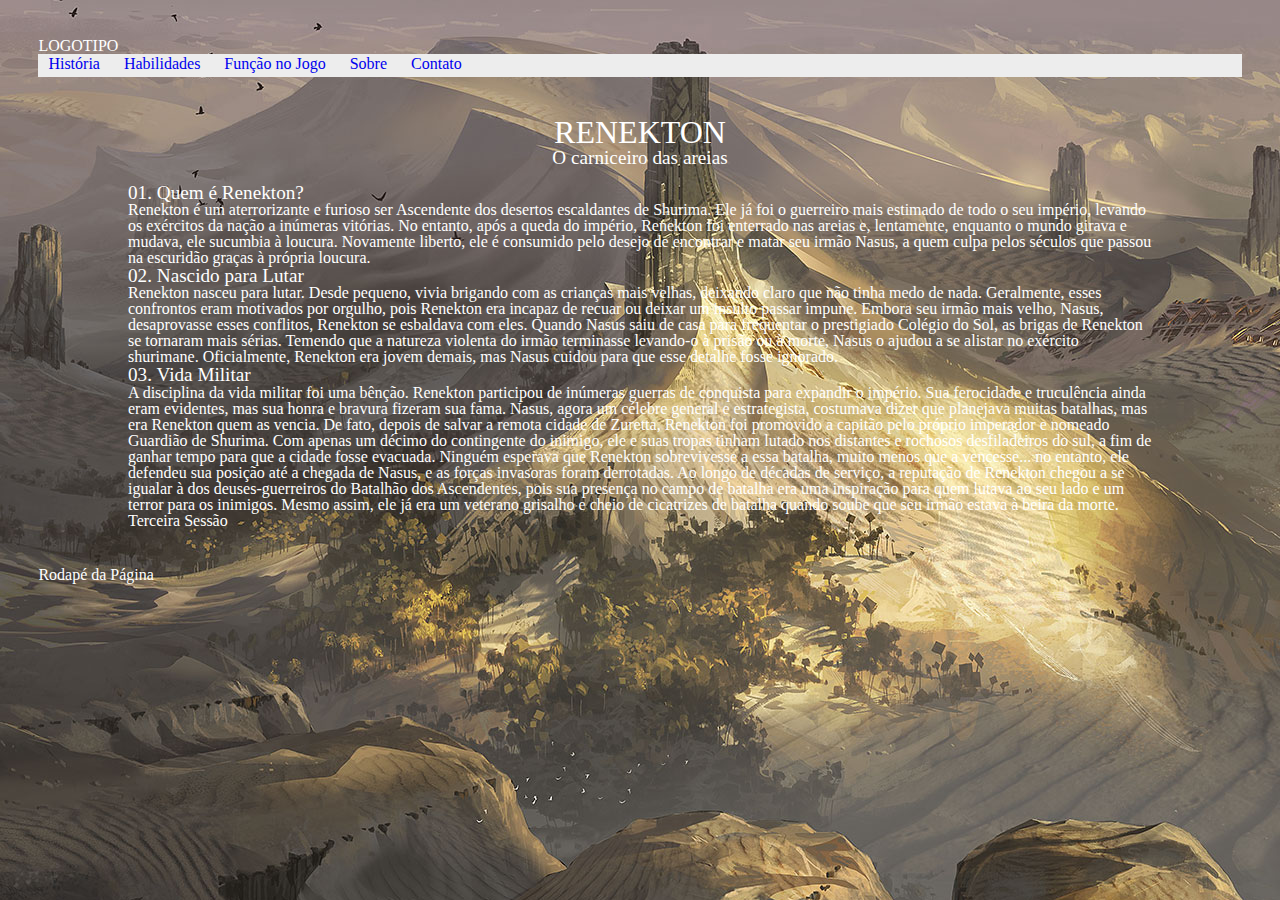
==== index.html @ c8dd995a "Add files via upload" ====
<!DOCTYPE html>
<html lang="pt-br">
<head>
    <meta charset="UTF-8">
    <meta name="viewport" content="width=device-width, initial-scale=1.0">
    <title>Renekton (O carniceiro das areias)</title>
    <link rel="stylesheet" href="css/reset.css">
    <link rel="stylesheet" href="css/index.css">
    <style>
        h2{
           text-align: center; 
           font-size: larger;
        }
    </style>
</head>
<body>
    <header class="cabecalho">
        <div class="logo">
            <p>LOGOTIPO</p>  
        </div>
        <nav id="menu">
           <ul>
            <li><a href="#">História</a></li>
            <li><a href="#">Habilidades</a></li>
            <li><a href="#">Função no Jogo</a></li>
            <li><a href="#">Sobre</a></li>
            <li><a href="#">Contato</a></li>
           </ul>
        </nav>
    </header>
    <main>
        <h1>
            RENEKTON
        </h1>
        <h2>
            O carniceiro das areias
        </h2>
            <img src="" alt="">
        
        <section style="font-size: larger">01. Quem é Renekton?</section>
        
        <p>
            Renekton é um aterrorizante e furioso ser Ascendente dos desertos escaldantes de Shurima. Ele já foi o guerreiro mais estimado de todo o seu império, levando os exércitos da nação a inúmeras vitórias. No entanto, após a queda do império, Renekton foi enterrado nas areias e, lentamente, enquanto o mundo girava e mudava, ele sucumbia à loucura. Novamente liberto, ele é consumido pelo desejo de encontrar e matar seu irmão Nasus, a quem culpa pelos séculos que passou na escuridão graças à própria loucura.
        </p>
        
        <section style="font-size: larger">02. Nascido para Lutar</section>

        <p>
            Renekton nasceu para lutar. Desde pequeno, vivia brigando com as crianças mais velhas, deixando claro que não tinha medo de nada. Geralmente, esses confrontos eram motivados por orgulho, pois Renekton era incapaz de recuar ou deixar um insulto passar impune. Embora seu irmão mais velho, Nasus, desaprovasse esses conflitos, Renekton se esbaldava com eles.

            Quando Nasus saiu de casa para frequentar o prestigiado Colégio do Sol, as brigas de Renekton se tornaram mais sérias. Temendo que a natureza violenta do irmão terminasse levando-o à prisão ou à morte, Nasus o ajudou a se alistar no exército shurimane. Oficialmente, Renekton era jovem demais, mas Nasus cuidou para que esse detalhe fosse ignorado.
        </p>
        <section style="font-size: larger"> 03. Vida Militar</section>
        <p>
            A disciplina da vida militar foi uma bênção. Renekton participou de inúmeras guerras de conquista para expandir o império. Sua ferocidade e truculência ainda eram evidentes, mas sua honra e bravura fizeram sua fama. Nasus, agora um célebre general e estrategista, costumava dizer que planejava muitas batalhas, mas era Renekton quem as vencia.

            De fato, depois de salvar a remota cidade de Zuretta, Renekton foi promovido a capitão pelo próprio imperador e nomeado Guardião de Shurima. Com apenas um décimo do contingente do inimigo, ele e suas tropas tinham lutado nos distantes e rochosos desfiladeiros do sul, a fim de ganhar tempo para que a cidade fosse evacuada. Ninguém esperava que Renekton sobrevivesse a essa batalha, muito menos que a vencesse... no entanto, ele defendeu sua posição até a chegada de Nasus, e as forças invasoras foram derrotadas.

            Ao longo de décadas de serviço, a reputação de Renekton chegou a se igualar à dos deuses-guerreiros do Batalhão dos Ascendentes, pois sua presença no campo de batalha era uma inspiração para quem lutava ao seu lado e um terror para os inimigos. Mesmo assim, ele já era um veterano grisalho e cheio de cicatrizes de batalha quando soube que seu irmão estava à beira da morte.
        </p>
        <section>Terceira Sessão</section>
    </main>
    <footer class="rodape">
        <p>Rodapé da Página</p>
    </footer>

</body>
</html>
---- css/index.css ----
body{
    background-color: rgb(223, 151, 43);
    background-image: url(../img/plano\ de\ fundo\ shurima.jpg);
    background-repeat: no-repeat;
}

header{
    padding: 3%;
}
#menu ul {
    padding: 0px;
    margin: 0px;
    background-color: #EDEDED;
    list-style:none;
}
#menu ul li { display: inline; }

#menu ul li a {
    padding: 2px 10px;
    display: inline-block;
    text-decoration: none;
    border-bottom: 3px solid #EDEDED;
}

main{
    width: 80%;
    margin-left: auto;
    margin-right: auto;
}

footer{
    
    padding: 3%;
}
.cabecalho{
    padding: 3%;
}
.rodape{
    padding: 3%;
}
h1{
    text-align: center;
    font-size: xx-large;
    color: white;
}
h2{
    color: white;
}
p{
    color: white;
}
section{
    color: white;
}
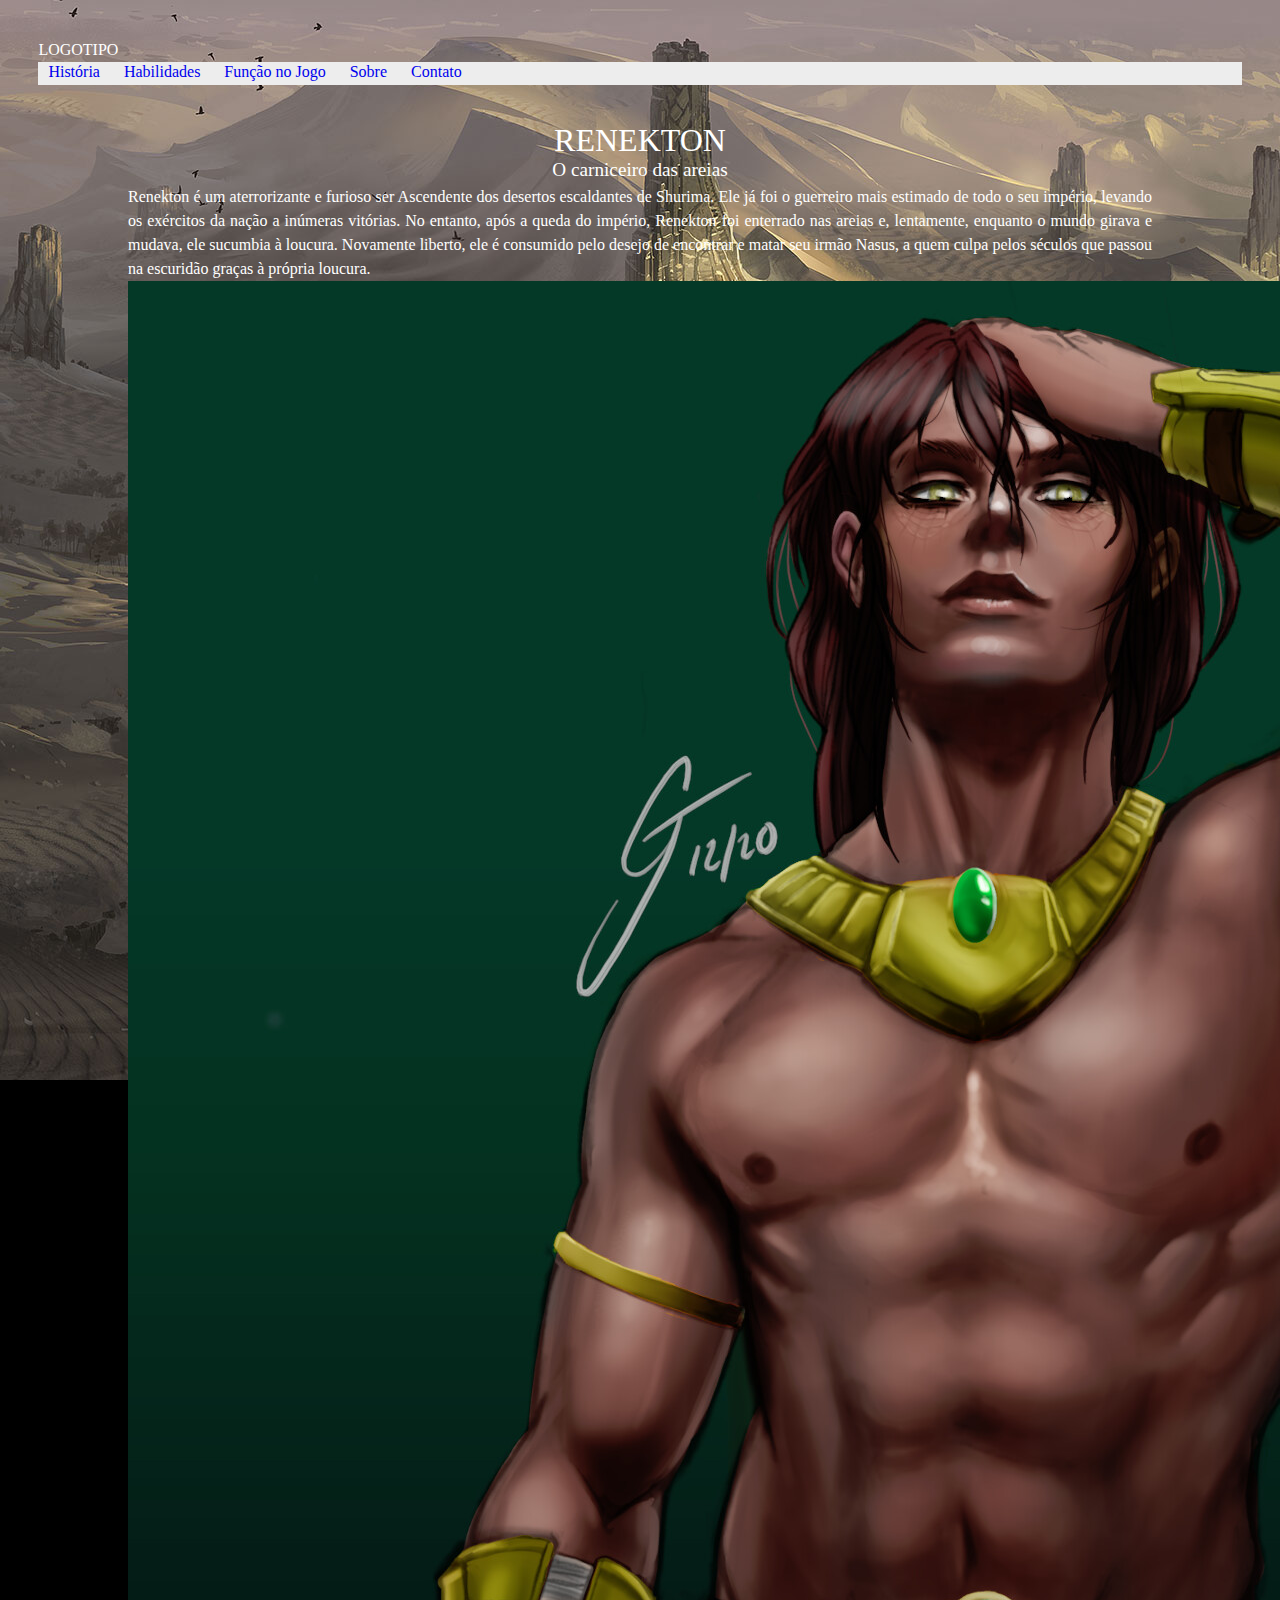
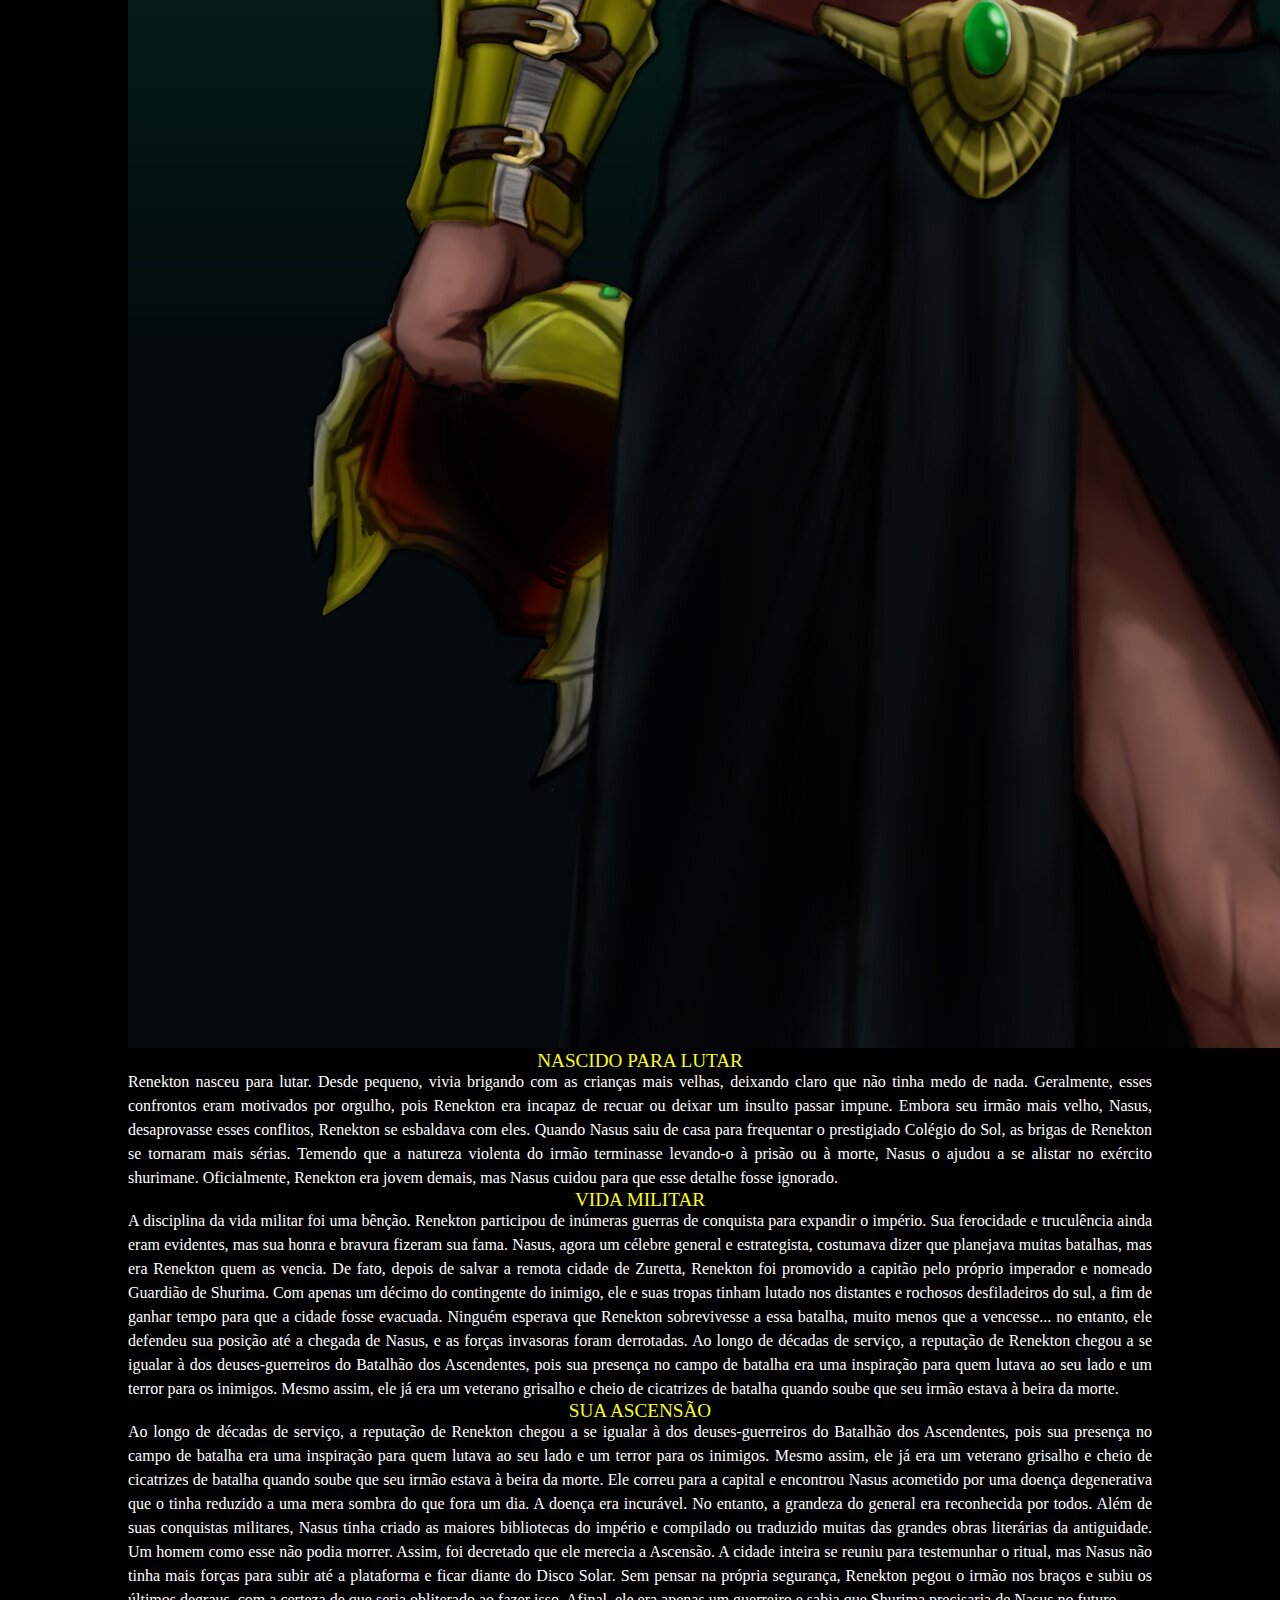
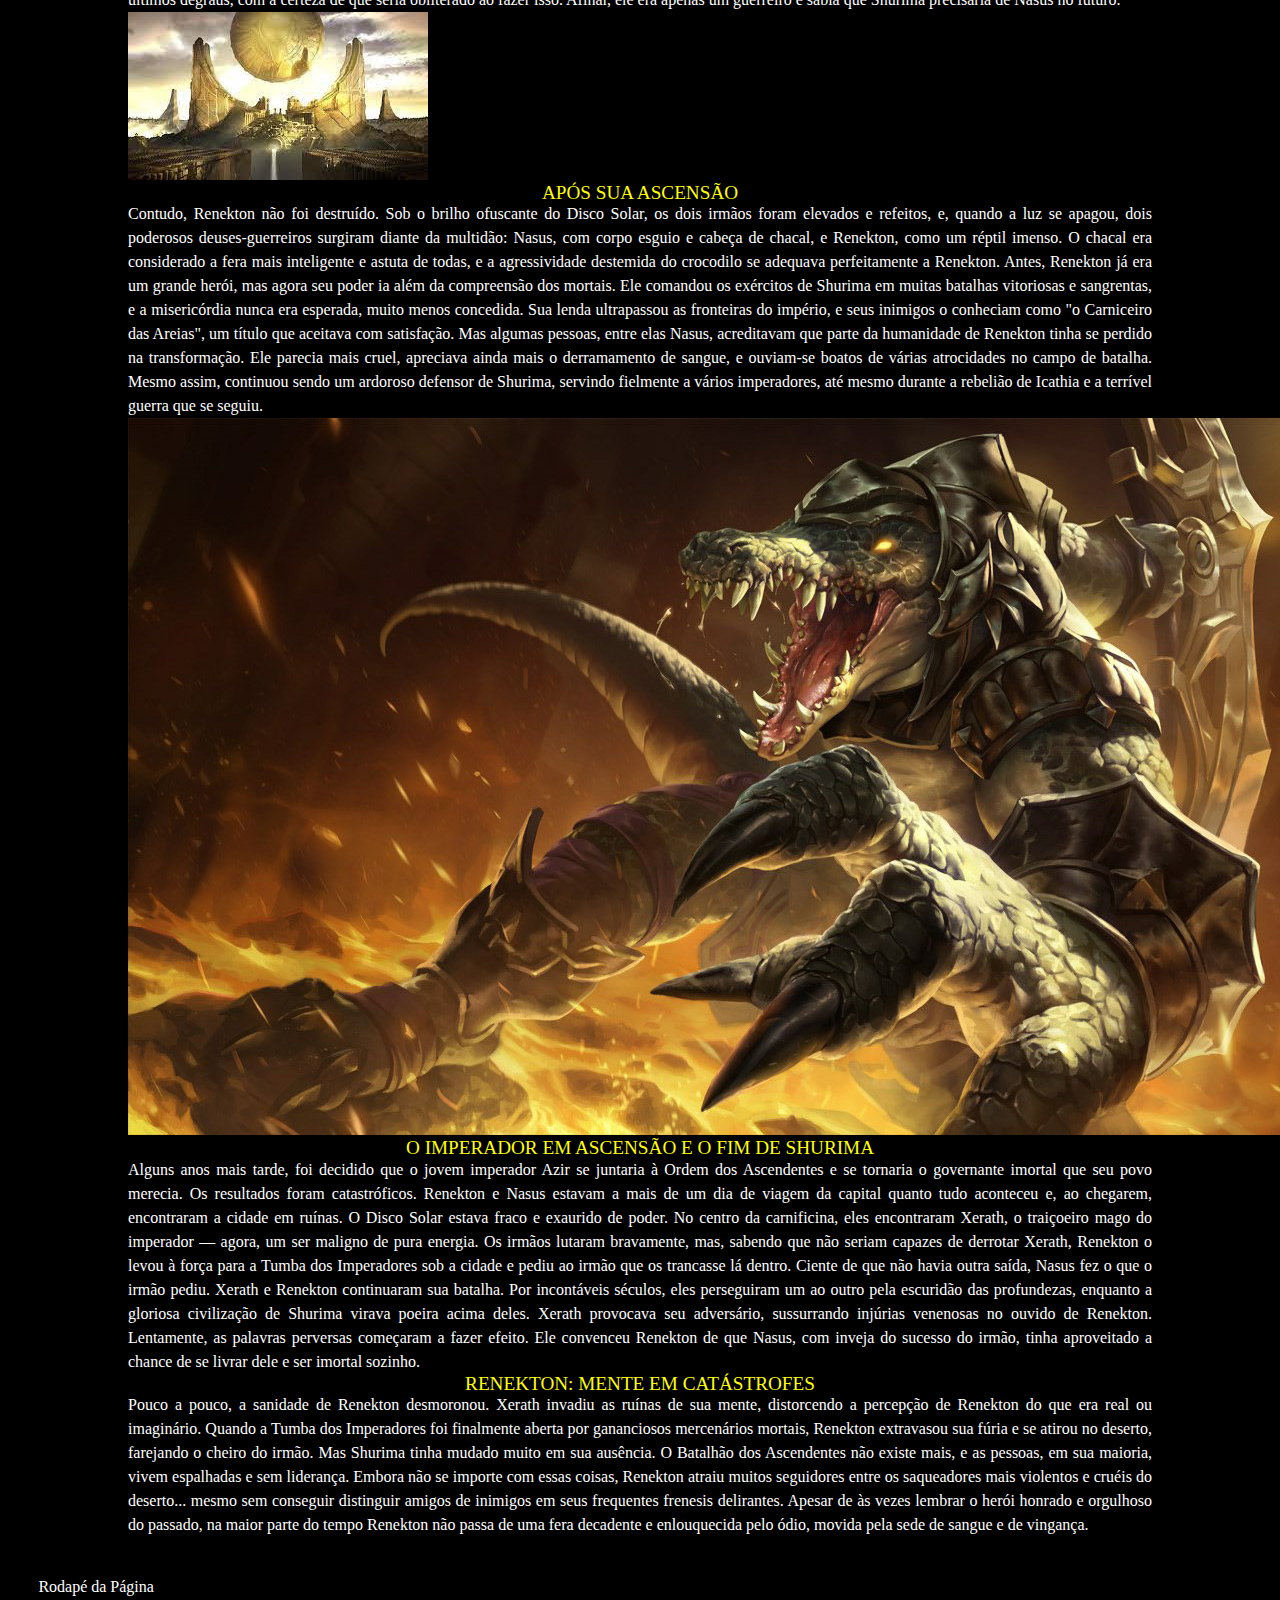
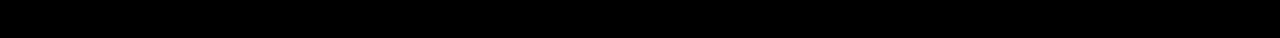
==== commit 60dd5339: "Add files via upload" ====
--- a/index.html
+++ b/index.html
@@ -10,6 +10,11 @@
         h2{
            text-align: center; 
            font-size: larger;
+        }
+        section{
+            font-size: larger; 
+            text-align: center; 
+            color: yellow;
         }
     </style>
 </head>
@@ -29,28 +34,26 @@
         </nav>
     </header>
     <main>
-        <h1>
+        <h1 class="titulos">
             RENEKTON
         </h1>
-        <h2>
+        <h2 class="titulos" style="text-align: center;">
             O carniceiro das areias
         </h2>
-            <img src="" alt="">
-        
-        <section style="font-size: larger">01. Quem é Renekton?</section>
-        
+       
         <p>
             Renekton é um aterrorizante e furioso ser Ascendente dos desertos escaldantes de Shurima. Ele já foi o guerreiro mais estimado de todo o seu império, levando os exércitos da nação a inúmeras vitórias. No entanto, após a queda do império, Renekton foi enterrado nas areias e, lentamente, enquanto o mundo girava e mudava, ele sucumbia à loucura. Novamente liberto, ele é consumido pelo desejo de encontrar e matar seu irmão Nasus, a quem culpa pelos séculos que passou na escuridão graças à própria loucura.
         </p>
+        <img src="img/renekton humano.jpg" alt="">
         
-        <section style="font-size: larger">02. Nascido para Lutar</section>
+        <section>NASCIDO PARA LUTAR</section>
 
         <p>
             Renekton nasceu para lutar. Desde pequeno, vivia brigando com as crianças mais velhas, deixando claro que não tinha medo de nada. Geralmente, esses confrontos eram motivados por orgulho, pois Renekton era incapaz de recuar ou deixar um insulto passar impune. Embora seu irmão mais velho, Nasus, desaprovasse esses conflitos, Renekton se esbaldava com eles.
 
             Quando Nasus saiu de casa para frequentar o prestigiado Colégio do Sol, as brigas de Renekton se tornaram mais sérias. Temendo que a natureza violenta do irmão terminasse levando-o à prisão ou à morte, Nasus o ajudou a se alistar no exército shurimane. Oficialmente, Renekton era jovem demais, mas Nasus cuidou para que esse detalhe fosse ignorado.
         </p>
-        <section style="font-size: larger"> 03. Vida Militar</section>
+        <section style="font-size: larger">VIDA MILITAR</section>
         <p>
             A disciplina da vida militar foi uma bênção. Renekton participou de inúmeras guerras de conquista para expandir o império. Sua ferocidade e truculência ainda eram evidentes, mas sua honra e bravura fizeram sua fama. Nasus, agora um célebre general e estrategista, costumava dizer que planejava muitas batalhas, mas era Renekton quem as vencia.
 
@@ -58,7 +61,59 @@
 
             Ao longo de décadas de serviço, a reputação de Renekton chegou a se igualar à dos deuses-guerreiros do Batalhão dos Ascendentes, pois sua presença no campo de batalha era uma inspiração para quem lutava ao seu lado e um terror para os inimigos. Mesmo assim, ele já era um veterano grisalho e cheio de cicatrizes de batalha quando soube que seu irmão estava à beira da morte.
         </p>
-        <section>Terceira Sessão</section>
+        <section>SUA ASCENSÃO</section>
+        <P>
+            Ao longo de décadas de serviço, a reputação de Renekton chegou a se igualar à dos deuses-guerreiros do Batalhão dos Ascendentes, pois sua presença no campo de batalha era uma inspiração para quem lutava ao seu lado e um terror para os inimigos. Mesmo assim, ele já era um veterano grisalho e cheio de cicatrizes de batalha quando soube que seu irmão estava à beira da morte.
+
+            Ele correu para a capital e encontrou Nasus acometido por uma doença degenerativa que o tinha reduzido a uma mera sombra do que fora um dia. A doença era incurável.
+
+            No entanto, a grandeza do general era reconhecida por todos. Além de suas conquistas militares, Nasus tinha criado as maiores bibliotecas do império e compilado ou traduzido muitas das grandes obras literárias da antiguidade. Um homem como esse não podia morrer. Assim, foi decretado que ele merecia a Ascensão.
+
+            A cidade inteira se reuniu para testemunhar o ritual, mas Nasus não tinha mais forças para subir até a plataforma e ficar diante do Disco Solar. Sem pensar na própria segurança, Renekton pegou o irmão nos braços e subiu os últimos degraus, com a certeza de que seria obliterado ao fazer isso. Afinal, ele era apenas um guerreiro e sabia que Shurima precisaria de Nasus no futuro.
+        </P>
+        <img src="img/disco solar de ascensão.jpg" alt="">
+
+        <section>APÓS SUA ASCENSÃO</section>
+        <P>
+            Contudo, Renekton não foi destruído. Sob o brilho ofuscante do Disco Solar, os dois irmãos foram elevados e refeitos, e, quando a luz se apagou, dois poderosos deuses-guerreiros surgiram diante da multidão: Nasus, com corpo esguio e cabeça de chacal, e Renekton, como um réptil imenso. O chacal era considerado a fera mais inteligente e astuta de todas, e a agressividade destemida do crocodilo se adequava perfeitamente a Renekton.
+
+            Antes, Renekton já era um grande herói, mas agora seu poder ia além da compreensão dos mortais. Ele comandou os exércitos de Shurima em muitas batalhas vitoriosas e sangrentas, e a misericórdia nunca era esperada, muito menos concedida. Sua lenda ultrapassou as fronteiras do império, e seus inimigos o conheciam como "o Carniceiro das Areias", um título que aceitava com satisfação.
+
+            Mas algumas pessoas, entre elas Nasus, acreditavam que parte da humanidade de Renekton tinha se perdido na transformação. Ele parecia mais cruel, apreciava ainda mais o derramamento de sangue, e ouviam-se boatos de várias atrocidades no campo de batalha. Mesmo assim, continuou sendo um ardoroso defensor de Shurima, servindo fielmente a vários imperadores, até mesmo durante a rebelião de Icathia e a terrível guerra que se seguiu. 
+        </P>
+        <img src="img/Renekton.jpg" alt="">
+
+        <section>O IMPERADOR EM ASCENSÃO E O FIM DE SHURIMA</section>
+        <p>
+            Alguns anos mais tarde, foi decidido que o jovem imperador Azir se juntaria à Ordem dos Ascendentes e se tornaria o governante imortal que seu povo merecia.
+
+            Os resultados foram catastróficos.
+
+            Renekton e Nasus estavam a mais de um dia de viagem da capital quanto tudo aconteceu e, ao chegarem, encontraram a cidade em ruínas. O Disco Solar estava fraco e exaurido de poder. No centro da carnificina, eles encontraram Xerath, o traiçoeiro mago do imperador — agora, um ser maligno de pura energia.
+
+            Os irmãos lutaram bravamente, mas, sabendo que não seriam capazes de derrotar Xerath, Renekton o levou à força para a Tumba dos Imperadores sob a cidade e pediu ao irmão que os trancasse lá dentro. Ciente de que não havia outra saída, Nasus fez o que o irmão pediu.
+
+            Xerath e Renekton continuaram sua batalha. Por incontáveis séculos, eles perseguiram um ao outro pela escuridão das profundezas, enquanto a gloriosa civilização de Shurima virava poeira acima deles. Xerath provocava seu adversário, sussurrando injúrias venenosas no ouvido de Renekton. Lentamente, as palavras perversas começaram a fazer efeito. Ele convenceu Renekton de que Nasus, com inveja do sucesso do irmão, tinha aproveitado a chance de se livrar dele e ser imortal sozinho.
+        </p>
+
+        <section>RENEKTON: MENTE EM CATÁSTROFES</section>
+        <P>
+            Pouco a pouco, a sanidade de Renekton desmoronou. Xerath invadiu as ruínas de sua mente, distorcendo a percepção de Renekton do que era real ou imaginário. Quando a Tumba dos Imperadores foi finalmente aberta por gananciosos mercenários mortais, Renekton extravasou sua fúria e se atirou no deserto, farejando o cheiro do irmão.
+
+            Mas Shurima tinha mudado muito em sua ausência. O Batalhão dos Ascendentes não existe mais, e as pessoas, em sua maioria, vivem espalhadas e sem liderança. Embora não se importe com essas coisas, Renekton atraiu muitos seguidores entre os saqueadores mais violentos e cruéis do deserto... mesmo sem conseguir distinguir amigos de inimigos em seus frequentes frenesis delirantes.
+
+            Apesar de às vezes lembrar o herói honrado e orgulhoso do passado, na maior parte do tempo Renekton não passa de uma fera decadente e enlouquecida pelo ódio, movida pela sede de sangue e de vingança.
+        </P>
+
+
+
+
+
+
+
+
+
+
     </main>
     <footer class="rodape">
         <p>Rodapé da Página</p>
--- a/css/index.css
+++ b/css/index.css
@@ -1,5 +1,5 @@
 body{
-    background-color: rgb(223, 151, 43);
+    background-color: rgb(0, 0, 0);
     background-image: url(../img/plano\ de\ fundo\ shurima.jpg);
     background-repeat: no-repeat;
 }
@@ -45,10 +45,11 @@
 }
 h2{
     color: white;
+    line-height: 1.5;
 }
 p{
     color: white;
-}
-section{
-    color: white;
+    line-height: 1.5;
+    text-align: justify;
+    
 }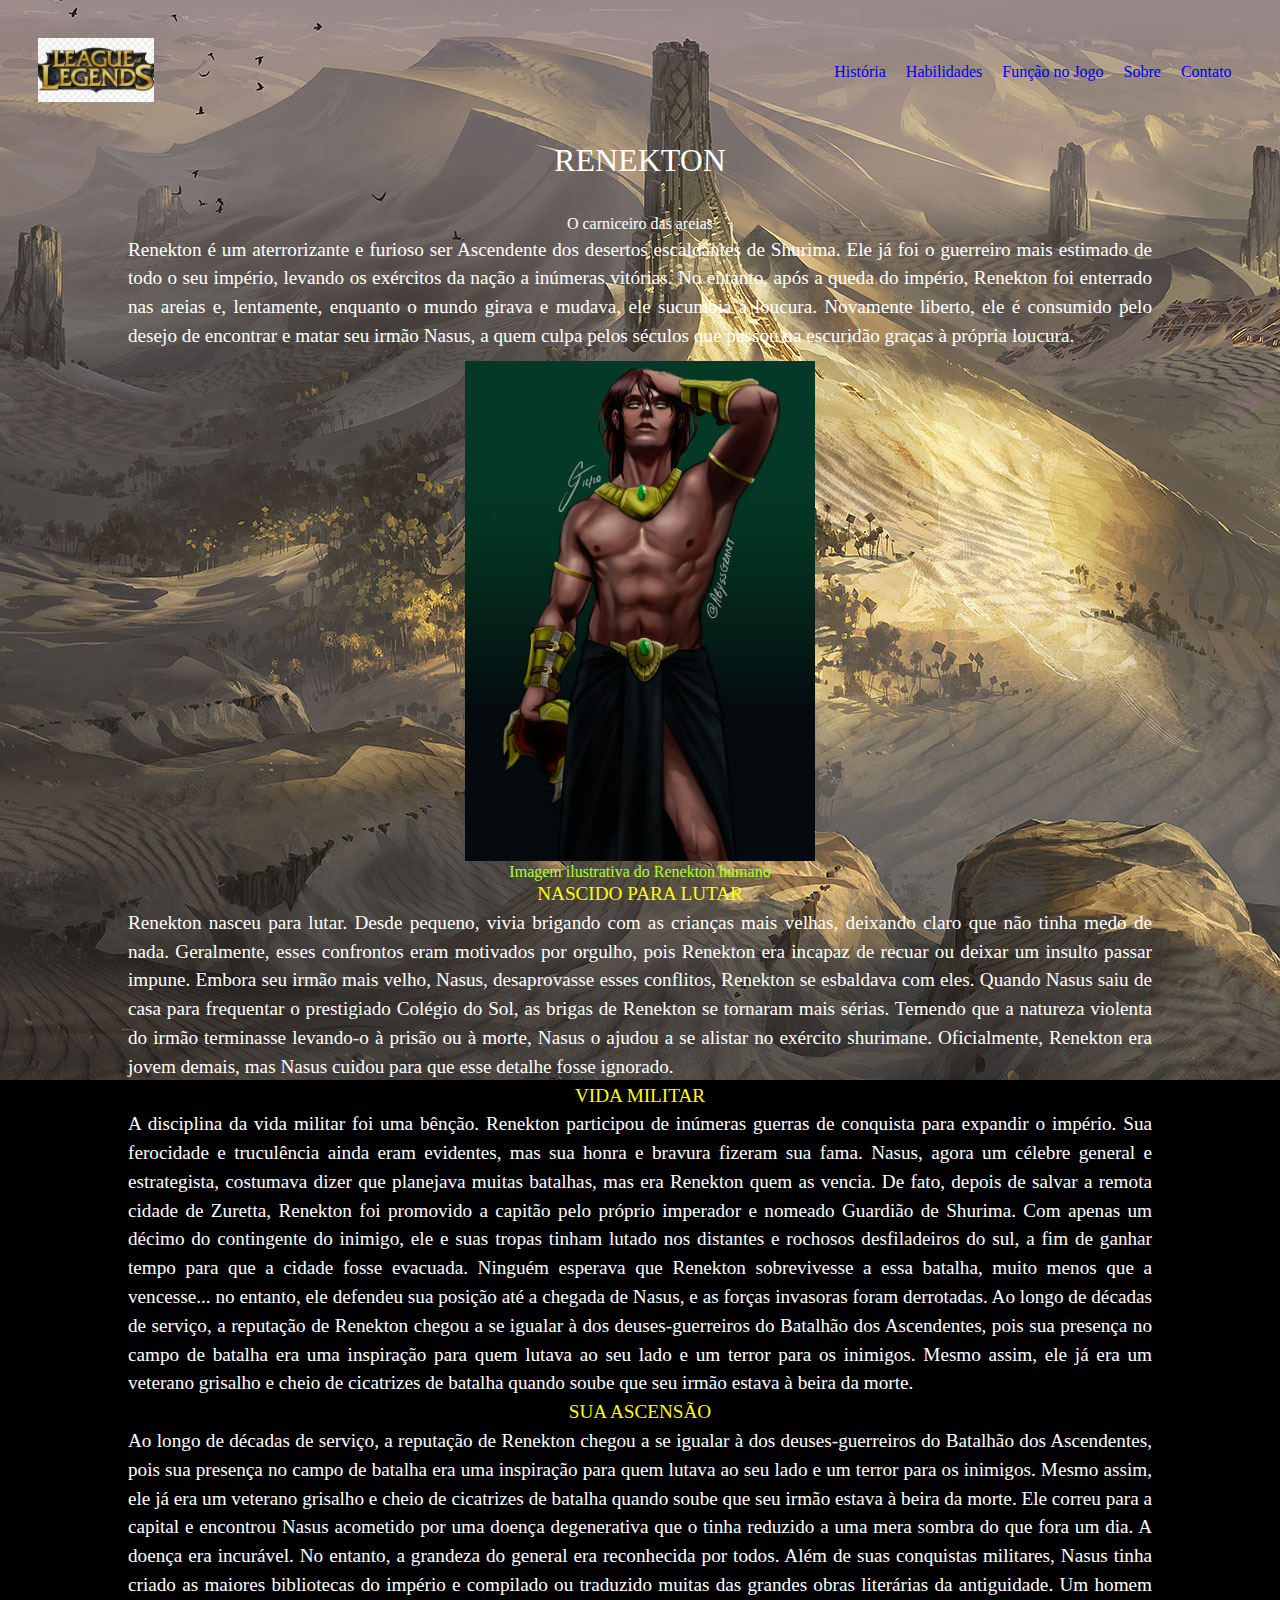
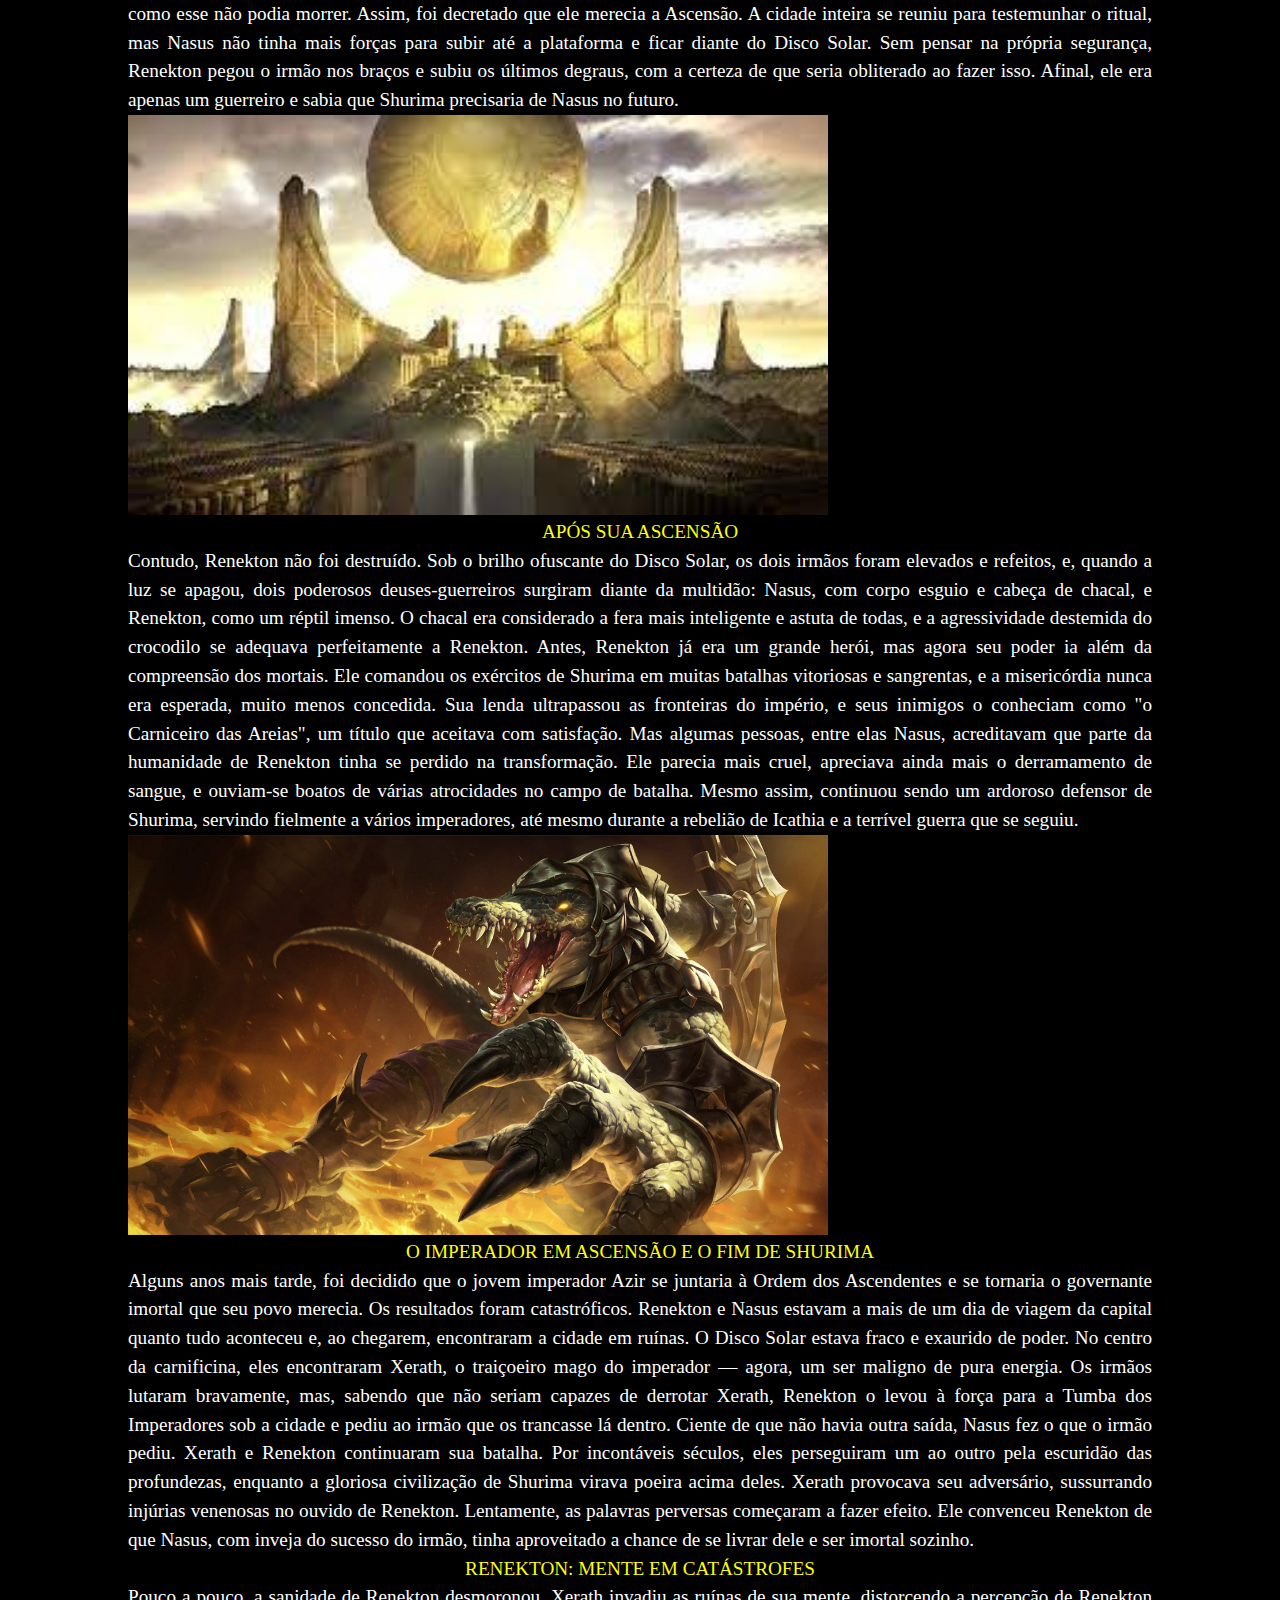
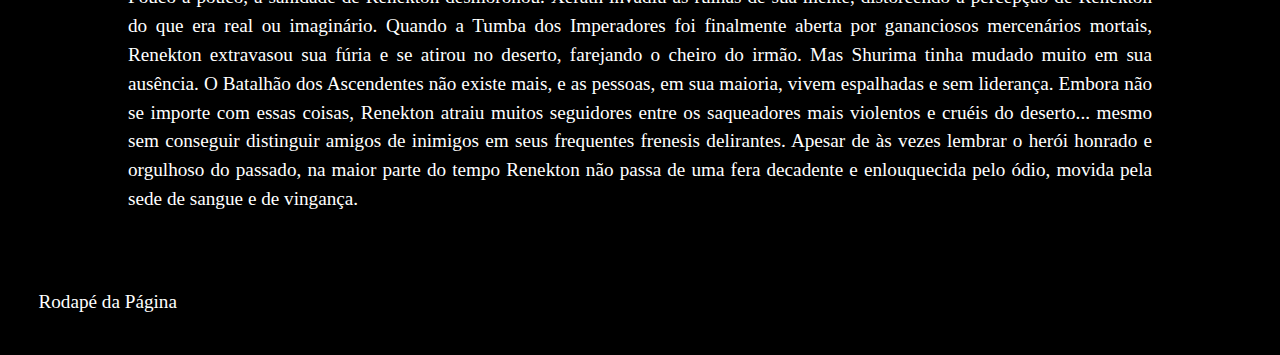
==== commit 6e747192: "Add files via upload" ====
--- a/index.html
+++ b/index.html
@@ -9,19 +9,20 @@
     <style>
         h2{
            text-align: center; 
-           font-size: larger;
+           font-size: 1.75;
+           line-height: 1.5;
         }
         section{
             font-size: larger; 
-            text-align: center; 
-            color: yellow;
+            text-align: center;
+            line-height: 1.5;
         }
     </style>
 </head>
 <body>
     <header class="cabecalho">
         <div class="logo">
-            <p>LOGOTIPO</p>  
+            <img src="img/logo.jpg" alt="">
         </div>
         <nav id="menu">
            <ul>
@@ -44,16 +45,22 @@
         <p>
             Renekton é um aterrorizante e furioso ser Ascendente dos desertos escaldantes de Shurima. Ele já foi o guerreiro mais estimado de todo o seu império, levando os exércitos da nação a inúmeras vitórias. No entanto, após a queda do império, Renekton foi enterrado nas areias e, lentamente, enquanto o mundo girava e mudava, ele sucumbia à loucura. Novamente liberto, ele é consumido pelo desejo de encontrar e matar seu irmão Nasus, a quem culpa pelos séculos que passou na escuridão graças à própria loucura.
         </p>
-        <img src="img/renekton humano.jpg" alt="">
+    <div class="caixa-imagem">
+        <figure>
+            <img src="img/renekton humano.jpg" alt="Renekton quando humano" width="350" height="500">
+            <figcaption> Imagem ilustrativa do Renekton humano</figcaption>
+        </figure>
+    </div>
         
-        <section>NASCIDO PARA LUTAR</section>
-
+        
+        <section style="color: yellow;">NASCIDO PARA LUTAR</section>
         <p>
             Renekton nasceu para lutar. Desde pequeno, vivia brigando com as crianças mais velhas, deixando claro que não tinha medo de nada. Geralmente, esses confrontos eram motivados por orgulho, pois Renekton era incapaz de recuar ou deixar um insulto passar impune. Embora seu irmão mais velho, Nasus, desaprovasse esses conflitos, Renekton se esbaldava com eles.
 
             Quando Nasus saiu de casa para frequentar o prestigiado Colégio do Sol, as brigas de Renekton se tornaram mais sérias. Temendo que a natureza violenta do irmão terminasse levando-o à prisão ou à morte, Nasus o ajudou a se alistar no exército shurimane. Oficialmente, Renekton era jovem demais, mas Nasus cuidou para que esse detalhe fosse ignorado.
         </p>
-        <section style="font-size: larger">VIDA MILITAR</section>
+
+        <section style="color: yellow;">VIDA MILITAR</section>
         <p>
             A disciplina da vida militar foi uma bênção. Renekton participou de inúmeras guerras de conquista para expandir o império. Sua ferocidade e truculência ainda eram evidentes, mas sua honra e bravura fizeram sua fama. Nasus, agora um célebre general e estrategista, costumava dizer que planejava muitas batalhas, mas era Renekton quem as vencia.
 
@@ -61,7 +68,8 @@
 
             Ao longo de décadas de serviço, a reputação de Renekton chegou a se igualar à dos deuses-guerreiros do Batalhão dos Ascendentes, pois sua presença no campo de batalha era uma inspiração para quem lutava ao seu lado e um terror para os inimigos. Mesmo assim, ele já era um veterano grisalho e cheio de cicatrizes de batalha quando soube que seu irmão estava à beira da morte.
         </p>
-        <section>SUA ASCENSÃO</section>
+        
+        <section style="color: yellow;">SUA ASCENSÃO</section>
         <P>
             Ao longo de décadas de serviço, a reputação de Renekton chegou a se igualar à dos deuses-guerreiros do Batalhão dos Ascendentes, pois sua presença no campo de batalha era uma inspiração para quem lutava ao seu lado e um terror para os inimigos. Mesmo assim, ele já era um veterano grisalho e cheio de cicatrizes de batalha quando soube que seu irmão estava à beira da morte.
 
@@ -71,9 +79,10 @@
 
             A cidade inteira se reuniu para testemunhar o ritual, mas Nasus não tinha mais forças para subir até a plataforma e ficar diante do Disco Solar. Sem pensar na própria segurança, Renekton pegou o irmão nos braços e subiu os últimos degraus, com a certeza de que seria obliterado ao fazer isso. Afinal, ele era apenas um guerreiro e sabia que Shurima precisaria de Nasus no futuro.
         </P>
-        <img src="img/disco solar de ascensão.jpg" alt="">
+        
+        <img src="img/disco solar de ascensão.jpg" alt="" width="700" height="400">
 
-        <section>APÓS SUA ASCENSÃO</section>
+        <section style="color: yellow;">APÓS SUA ASCENSÃO</section>
         <P>
             Contudo, Renekton não foi destruído. Sob o brilho ofuscante do Disco Solar, os dois irmãos foram elevados e refeitos, e, quando a luz se apagou, dois poderosos deuses-guerreiros surgiram diante da multidão: Nasus, com corpo esguio e cabeça de chacal, e Renekton, como um réptil imenso. O chacal era considerado a fera mais inteligente e astuta de todas, e a agressividade destemida do crocodilo se adequava perfeitamente a Renekton.
 
@@ -81,9 +90,9 @@
 
             Mas algumas pessoas, entre elas Nasus, acreditavam que parte da humanidade de Renekton tinha se perdido na transformação. Ele parecia mais cruel, apreciava ainda mais o derramamento de sangue, e ouviam-se boatos de várias atrocidades no campo de batalha. Mesmo assim, continuou sendo um ardoroso defensor de Shurima, servindo fielmente a vários imperadores, até mesmo durante a rebelião de Icathia e a terrível guerra que se seguiu. 
         </P>
-        <img src="img/Renekton.jpg" alt="">
+        <img src="img/Renekton.jpg" alt="" width="700" height="400">
 
-        <section>O IMPERADOR EM ASCENSÃO E O FIM DE SHURIMA</section>
+        <section style="color: yellow;">O IMPERADOR EM ASCENSÃO E O FIM DE SHURIMA</section>
         <p>
             Alguns anos mais tarde, foi decidido que o jovem imperador Azir se juntaria à Ordem dos Ascendentes e se tornaria o governante imortal que seu povo merecia.
 
@@ -96,7 +105,7 @@
             Xerath e Renekton continuaram sua batalha. Por incontáveis séculos, eles perseguiram um ao outro pela escuridão das profundezas, enquanto a gloriosa civilização de Shurima virava poeira acima deles. Xerath provocava seu adversário, sussurrando injúrias venenosas no ouvido de Renekton. Lentamente, as palavras perversas começaram a fazer efeito. Ele convenceu Renekton de que Nasus, com inveja do sucesso do irmão, tinha aproveitado a chance de se livrar dele e ser imortal sozinho.
         </p>
 
-        <section>RENEKTON: MENTE EM CATÁSTROFES</section>
+        <section style="color: yellow;">RENEKTON: MENTE EM CATÁSTROFES</section>
         <P>
             Pouco a pouco, a sanidade de Renekton desmoronou. Xerath invadiu as ruínas de sua mente, distorcendo a percepção de Renekton do que era real ou imaginário. Quando a Tumba dos Imperadores foi finalmente aberta por gananciosos mercenários mortais, Renekton extravasou sua fúria e se atirou no deserto, farejando o cheiro do irmão.
 
@@ -104,7 +113,10 @@
 
             Apesar de às vezes lembrar o herói honrado e orgulhoso do passado, na maior parte do tempo Renekton não passa de uma fera decadente e enlouquecida pelo ódio, movida pela sede de sangue e de vingança.
         </P>
+        <h2>
 
+        </h2>
+    
 
 
 
--- a/css/index.css
+++ b/css/index.css
@@ -10,16 +10,20 @@
 #menu ul {
     padding: 0px;
     margin: 0px;
-    background-color: #EDEDED;
-    list-style:none;
+    list-style: none;
+    display: flex;
 }
-#menu ul li { display: inline; }
+#menu ul li { 
+    display: inline; 
+    font-size: 1.5;
+}
 
 #menu ul li a {
     padding: 2px 10px;
     display: inline-block;
     text-decoration: none;
-    border-bottom: 3px solid #EDEDED;
+   
+
 }
 
 main{
@@ -34,9 +38,19 @@
 }
 .cabecalho{
     padding: 3%;
+    display: flex;
+    justify-content: space-between;
+    align-items: center;
+    margin-left: auto;
+    margin-right: auto;
 }
 .rodape{
     padding: 3%;
+}
+.logo img{
+    width: 45%;
+    height: auto;
+
 }
 h1{
     text-align: center;
@@ -46,10 +60,22 @@
 h2{
     color: white;
     line-height: 1.5;
+    margin-top: 3.5%;
 }
 p{
     color: white;
     line-height: 1.5;
-    text-align: justify;
-    
+    text-align: justify; 
+    font-size: 1.2em;  
+}
+figcaption{
+    color: greenyellow;
+}
+figure{
+    text-align: center;
+    display: inline-block;
+}
+.caixa-imagem{
+    text-align: center;
+    margin-top: 1%;
 }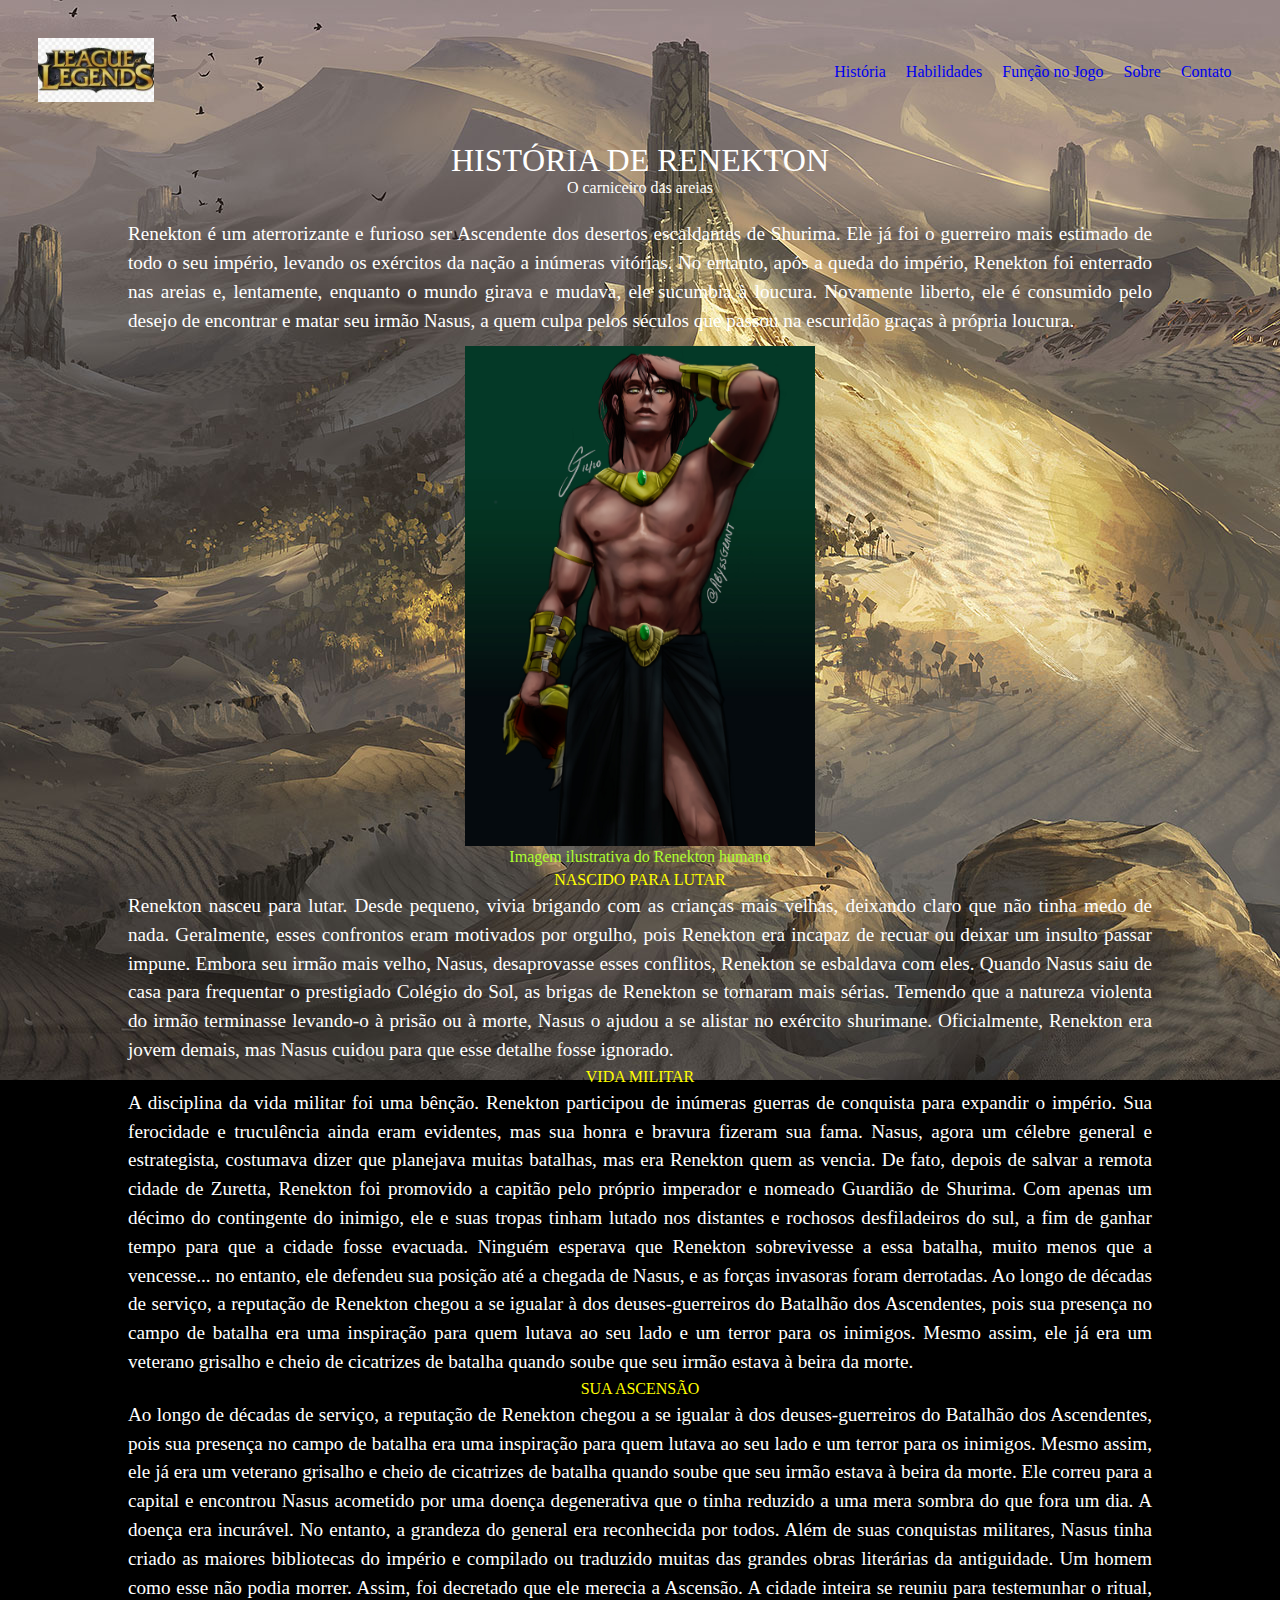
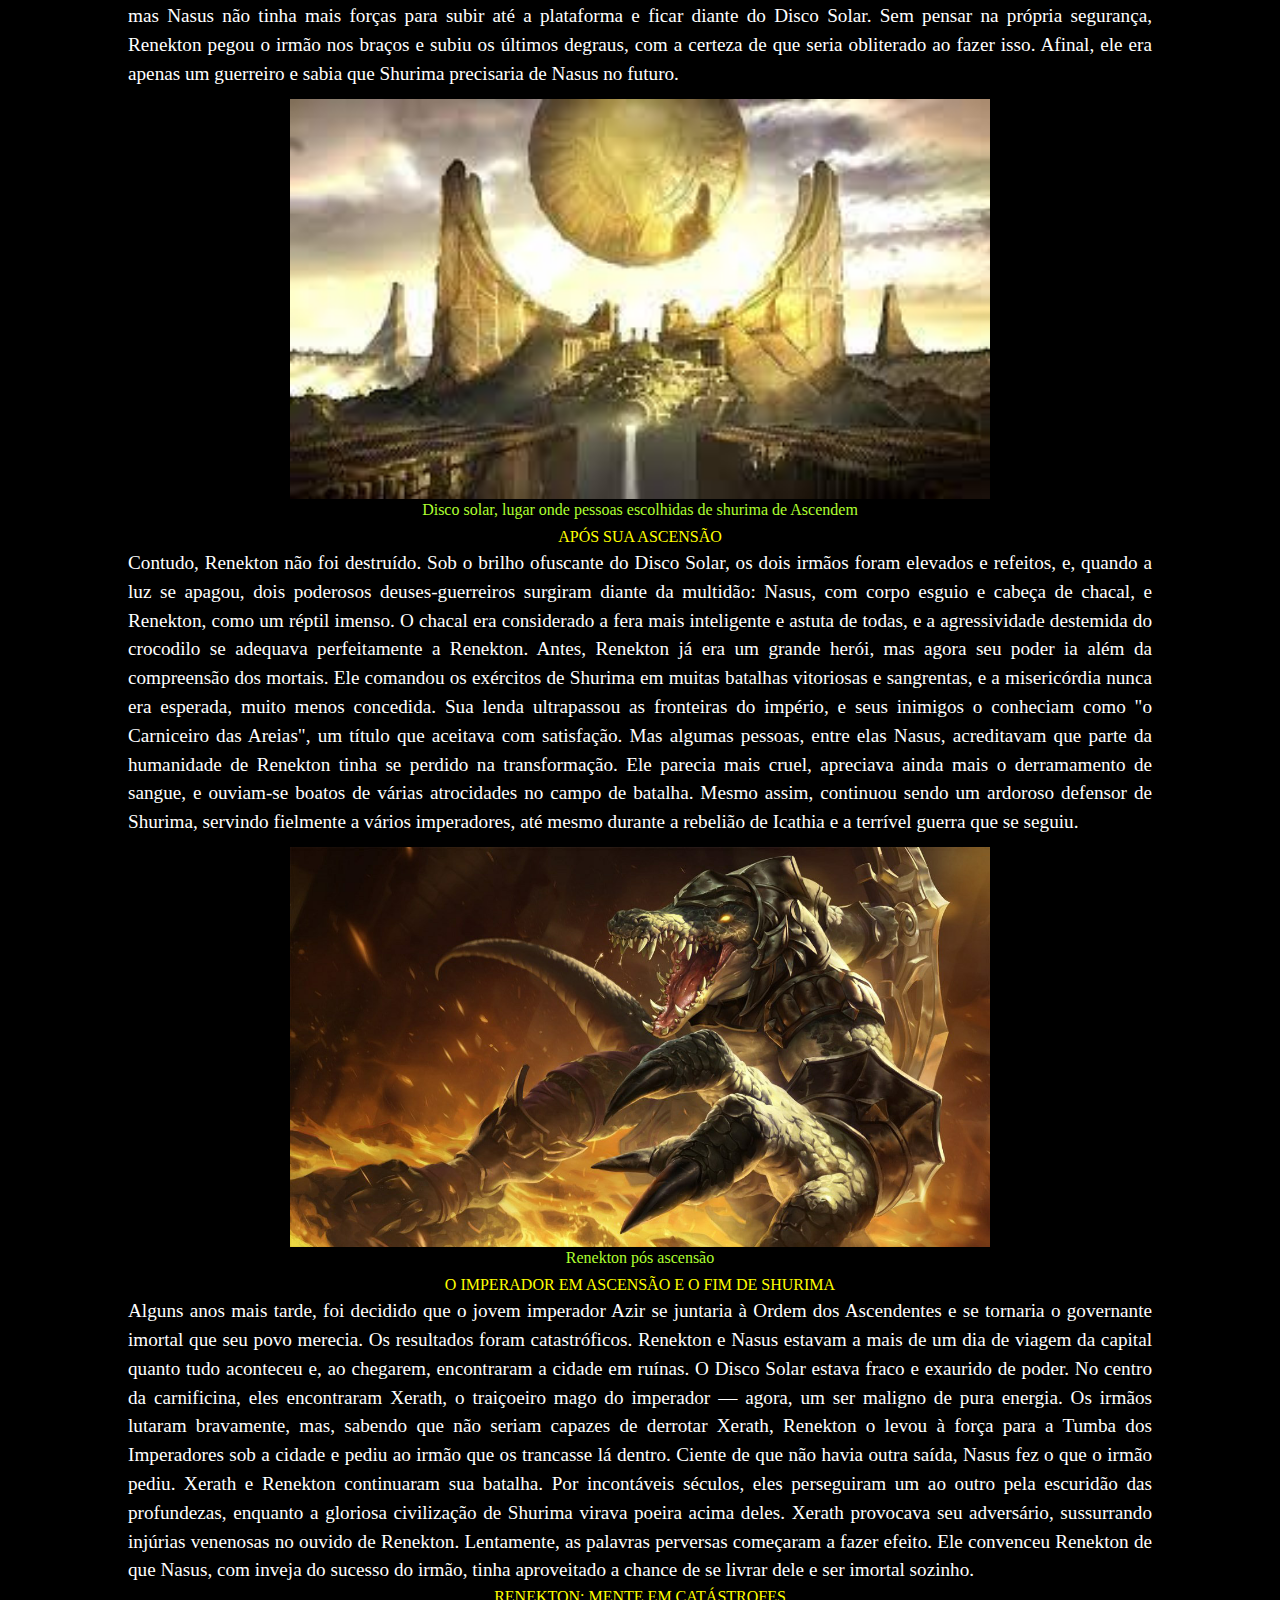
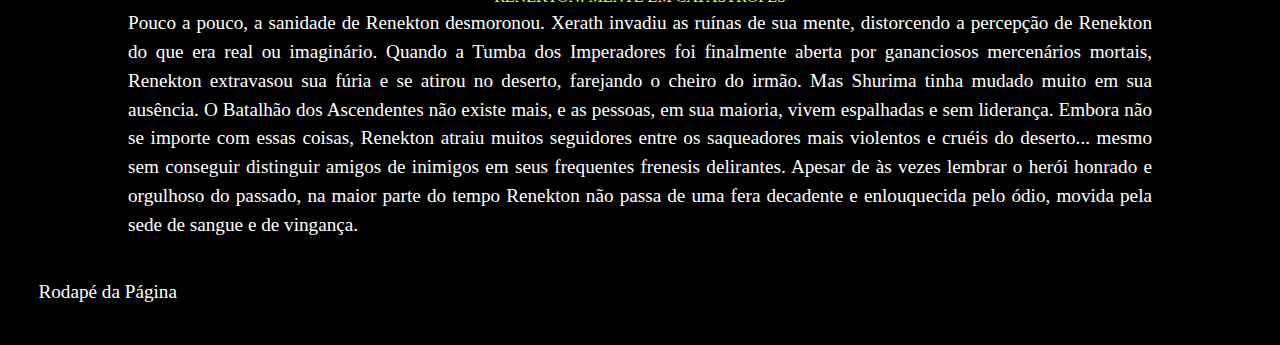
==== commit f0c3a805: "Add files via upload" ====
--- a/index.html
+++ b/index.html
@@ -6,18 +6,6 @@
     <title>Renekton (O carniceiro das areias)</title>
     <link rel="stylesheet" href="css/reset.css">
     <link rel="stylesheet" href="css/index.css">
-    <style>
-        h2{
-           text-align: center; 
-           font-size: 1.75;
-           line-height: 1.5;
-        }
-        section{
-            font-size: larger; 
-            text-align: center;
-            line-height: 1.5;
-        }
-    </style>
 </head>
 <body>
     <header class="cabecalho">
@@ -36,11 +24,11 @@
     </header>
     <main>
         <h1 class="titulos">
-            RENEKTON
+            HISTÓRIA DE RENEKTON
         </h1>
-        <h2 class="titulos" style="text-align: center;">
+        <section class="titulos" style="text-align: center;">
             O carniceiro das areias
-        </h2>
+        </section>
        
         <p>
             Renekton é um aterrorizante e furioso ser Ascendente dos desertos escaldantes de Shurima. Ele já foi o guerreiro mais estimado de todo o seu império, levando os exércitos da nação a inúmeras vitórias. No entanto, após a queda do império, Renekton foi enterrado nas areias e, lentamente, enquanto o mundo girava e mudava, ele sucumbia à loucura. Novamente liberto, ele é consumido pelo desejo de encontrar e matar seu irmão Nasus, a quem culpa pelos séculos que passou na escuridão graças à própria loucura.
@@ -53,14 +41,14 @@
     </div>
         
         
-        <section style="color: yellow;">NASCIDO PARA LUTAR</section>
+        <h2 style="color: yellow;">NASCIDO PARA LUTAR</h2>
         <p>
             Renekton nasceu para lutar. Desde pequeno, vivia brigando com as crianças mais velhas, deixando claro que não tinha medo de nada. Geralmente, esses confrontos eram motivados por orgulho, pois Renekton era incapaz de recuar ou deixar um insulto passar impune. Embora seu irmão mais velho, Nasus, desaprovasse esses conflitos, Renekton se esbaldava com eles.
 
             Quando Nasus saiu de casa para frequentar o prestigiado Colégio do Sol, as brigas de Renekton se tornaram mais sérias. Temendo que a natureza violenta do irmão terminasse levando-o à prisão ou à morte, Nasus o ajudou a se alistar no exército shurimane. Oficialmente, Renekton era jovem demais, mas Nasus cuidou para que esse detalhe fosse ignorado.
         </p>
 
-        <section style="color: yellow;">VIDA MILITAR</section>
+        <h2 style="color: yellow; text-align: center;">VIDA MILITAR</h2>
         <p>
             A disciplina da vida militar foi uma bênção. Renekton participou de inúmeras guerras de conquista para expandir o império. Sua ferocidade e truculência ainda eram evidentes, mas sua honra e bravura fizeram sua fama. Nasus, agora um célebre general e estrategista, costumava dizer que planejava muitas batalhas, mas era Renekton quem as vencia.
 
@@ -69,7 +57,7 @@
             Ao longo de décadas de serviço, a reputação de Renekton chegou a se igualar à dos deuses-guerreiros do Batalhão dos Ascendentes, pois sua presença no campo de batalha era uma inspiração para quem lutava ao seu lado e um terror para os inimigos. Mesmo assim, ele já era um veterano grisalho e cheio de cicatrizes de batalha quando soube que seu irmão estava à beira da morte.
         </p>
         
-        <section style="color: yellow;">SUA ASCENSÃO</section>
+        <h2 style="color: yellow; text-align: center;">SUA ASCENSÃO</h2>
         <P>
             Ao longo de décadas de serviço, a reputação de Renekton chegou a se igualar à dos deuses-guerreiros do Batalhão dos Ascendentes, pois sua presença no campo de batalha era uma inspiração para quem lutava ao seu lado e um terror para os inimigos. Mesmo assim, ele já era um veterano grisalho e cheio de cicatrizes de batalha quando soube que seu irmão estava à beira da morte.
 
@@ -79,10 +67,14 @@
 
             A cidade inteira se reuniu para testemunhar o ritual, mas Nasus não tinha mais forças para subir até a plataforma e ficar diante do Disco Solar. Sem pensar na própria segurança, Renekton pegou o irmão nos braços e subiu os últimos degraus, com a certeza de que seria obliterado ao fazer isso. Afinal, ele era apenas um guerreiro e sabia que Shurima precisaria de Nasus no futuro.
         </P>
-        
+        <div class="caixa-imagem">
+            <figure>
         <img src="img/disco solar de ascensão.jpg" alt="" width="700" height="400">
+                <figcaption> Disco solar, lugar onde pessoas escolhidas de shurima de Ascendem </figcaption>
+            </figure>
+        </div>    
 
-        <section style="color: yellow;">APÓS SUA ASCENSÃO</section>
+        <h2 style="color: yellow; text-align: center;">APÓS SUA ASCENSÃO</h2>
         <P>
             Contudo, Renekton não foi destruído. Sob o brilho ofuscante do Disco Solar, os dois irmãos foram elevados e refeitos, e, quando a luz se apagou, dois poderosos deuses-guerreiros surgiram diante da multidão: Nasus, com corpo esguio e cabeça de chacal, e Renekton, como um réptil imenso. O chacal era considerado a fera mais inteligente e astuta de todas, e a agressividade destemida do crocodilo se adequava perfeitamente a Renekton.
 
@@ -90,9 +82,14 @@
 
             Mas algumas pessoas, entre elas Nasus, acreditavam que parte da humanidade de Renekton tinha se perdido na transformação. Ele parecia mais cruel, apreciava ainda mais o derramamento de sangue, e ouviam-se boatos de várias atrocidades no campo de batalha. Mesmo assim, continuou sendo um ardoroso defensor de Shurima, servindo fielmente a vários imperadores, até mesmo durante a rebelião de Icathia e a terrível guerra que se seguiu. 
         </P>
+        <div class="caixa-imagem">
+            <figure>
         <img src="img/Renekton.jpg" alt="" width="700" height="400">
+                <figcaption> Renekton pós ascensão </figcaption>
+            </figure>
+        </div>
 
-        <section style="color: yellow;">O IMPERADOR EM ASCENSÃO E O FIM DE SHURIMA</section>
+        <h2 style="color: yellow; text-align: center;">O IMPERADOR EM ASCENSÃO E O FIM DE SHURIMA</h2>
         <p>
             Alguns anos mais tarde, foi decidido que o jovem imperador Azir se juntaria à Ordem dos Ascendentes e se tornaria o governante imortal que seu povo merecia.
 
@@ -105,7 +102,7 @@
             Xerath e Renekton continuaram sua batalha. Por incontáveis séculos, eles perseguiram um ao outro pela escuridão das profundezas, enquanto a gloriosa civilização de Shurima virava poeira acima deles. Xerath provocava seu adversário, sussurrando injúrias venenosas no ouvido de Renekton. Lentamente, as palavras perversas começaram a fazer efeito. Ele convenceu Renekton de que Nasus, com inveja do sucesso do irmão, tinha aproveitado a chance de se livrar dele e ser imortal sozinho.
         </p>
 
-        <section style="color: yellow;">RENEKTON: MENTE EM CATÁSTROFES</section>
+        <h2 style="color: yellow; text-align: center;">RENEKTON: MENTE EM CATÁSTROFES</h2>
         <P>
             Pouco a pouco, a sanidade de Renekton desmoronou. Xerath invadiu as ruínas de sua mente, distorcendo a percepção de Renekton do que era real ou imaginário. Quando a Tumba dos Imperadores foi finalmente aberta por gananciosos mercenários mortais, Renekton extravasou sua fúria e se atirou no deserto, farejando o cheiro do irmão.
 
@@ -113,10 +110,7 @@
 
             Apesar de às vezes lembrar o herói honrado e orgulhoso do passado, na maior parte do tempo Renekton não passa de uma fera decadente e enlouquecida pelo ódio, movida pela sede de sangue e de vingança.
         </P>
-        <h2>
-
-        </h2>
-    
+      
 
 
 
--- a/css/index.css
+++ b/css/index.css
@@ -58,10 +58,10 @@
     color: white;
 }
 h2{
-    color: white;
+    font-size: 2; 
+    text-align: center;
     line-height: 1.5;
-    margin-top: 3.5%;
-}
+   }
 p{
     color: white;
     line-height: 1.5;
@@ -70,6 +70,7 @@
 }
 figcaption{
     color: greenyellow;
+    margin-bottom: 1%;
 }
 figure{
     text-align: center;
@@ -78,4 +79,11 @@
 .caixa-imagem{
     text-align: center;
     margin-top: 1%;
+}
+section{
+    color: white;
+    text-align: center; 
+    font-size: 4;
+    line-height: 1.5;
+    margin-bottom: 2%;
 }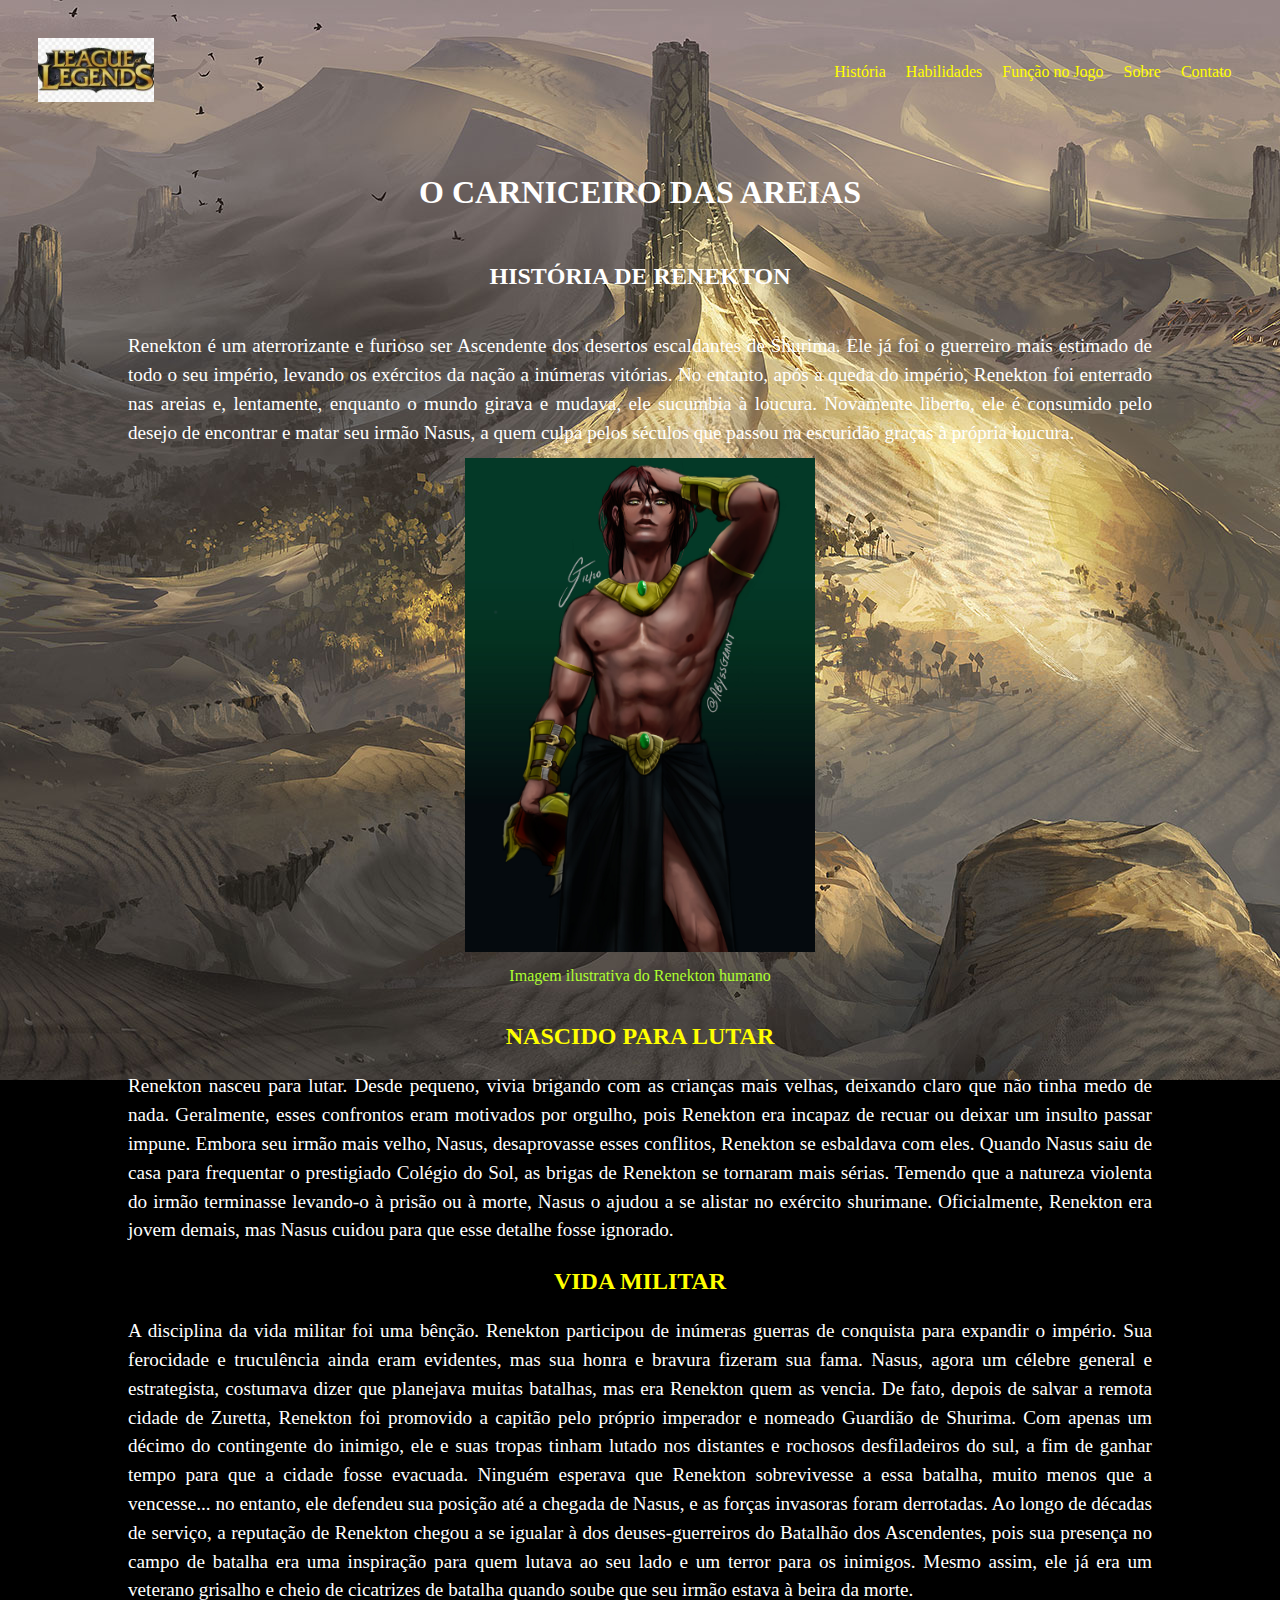
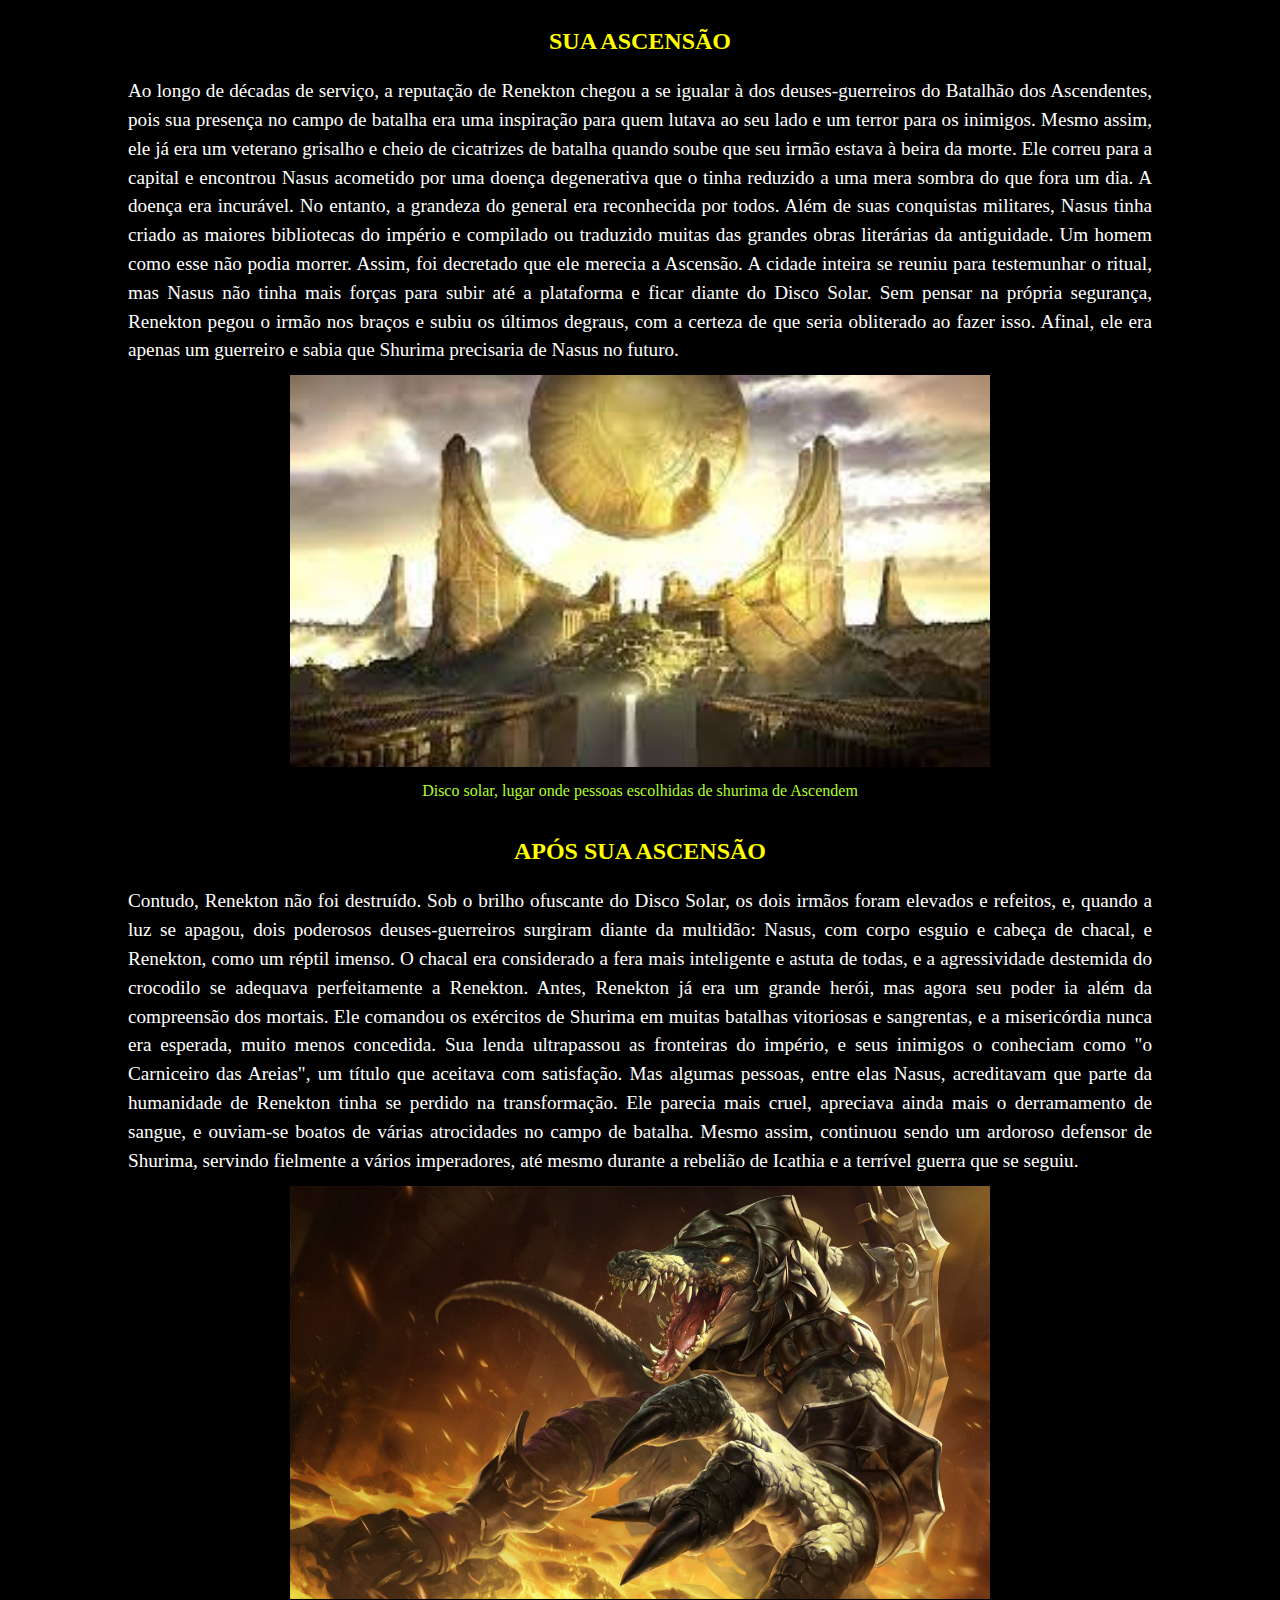
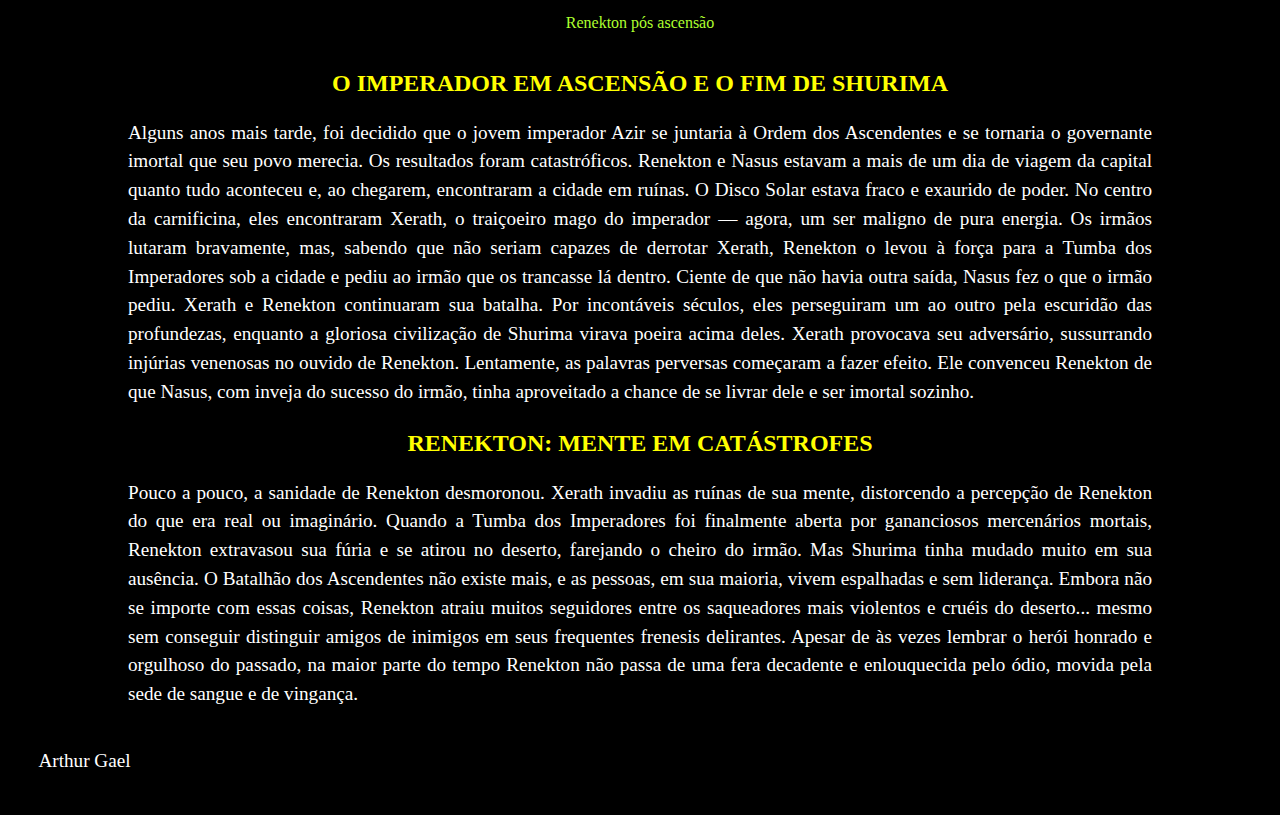
==== commit b6e6f159: "Ajustes Imagens e Menu" ====
--- a/index.html
+++ b/index.html
@@ -24,11 +24,13 @@
     </header>
     <main>
         <h1 class="titulos">
-            HISTÓRIA DE RENEKTON
+           O CARNICEIRO DAS AREIAS
         </h1>
-        <section class="titulos" style="text-align: center;">
-            O carniceiro das areias
-        </section>
+    <section>
+        <h2 class="titulos" style="text-align: center; color: white; font-size: x-large;">
+           HISTÓRIA DE RENEKTON
+        </h2>
+    </section>
        
         <p>
             Renekton é um aterrorizante e furioso ser Ascendente dos desertos escaldantes de Shurima. Ele já foi o guerreiro mais estimado de todo o seu império, levando os exércitos da nação a inúmeras vitórias. No entanto, após a queda do império, Renekton foi enterrado nas areias e, lentamente, enquanto o mundo girava e mudava, ele sucumbia à loucura. Novamente liberto, ele é consumido pelo desejo de encontrar e matar seu irmão Nasus, a quem culpa pelos séculos que passou na escuridão graças à própria loucura.
@@ -41,14 +43,14 @@
     </div>
         
         
-        <h2 style="color: yellow;">NASCIDO PARA LUTAR</h2>
+        <h2 class="titulos" style="color: yellow;">NASCIDO PARA LUTAR</h2>
         <p>
             Renekton nasceu para lutar. Desde pequeno, vivia brigando com as crianças mais velhas, deixando claro que não tinha medo de nada. Geralmente, esses confrontos eram motivados por orgulho, pois Renekton era incapaz de recuar ou deixar um insulto passar impune. Embora seu irmão mais velho, Nasus, desaprovasse esses conflitos, Renekton se esbaldava com eles.
 
             Quando Nasus saiu de casa para frequentar o prestigiado Colégio do Sol, as brigas de Renekton se tornaram mais sérias. Temendo que a natureza violenta do irmão terminasse levando-o à prisão ou à morte, Nasus o ajudou a se alistar no exército shurimane. Oficialmente, Renekton era jovem demais, mas Nasus cuidou para que esse detalhe fosse ignorado.
         </p>
 
-        <h2 style="color: yellow; text-align: center;">VIDA MILITAR</h2>
+        <h2 class="titulos" style="color: yellow; text-align: center;">VIDA MILITAR</h2>
         <p>
             A disciplina da vida militar foi uma bênção. Renekton participou de inúmeras guerras de conquista para expandir o império. Sua ferocidade e truculência ainda eram evidentes, mas sua honra e bravura fizeram sua fama. Nasus, agora um célebre general e estrategista, costumava dizer que planejava muitas batalhas, mas era Renekton quem as vencia.
 
@@ -57,7 +59,7 @@
             Ao longo de décadas de serviço, a reputação de Renekton chegou a se igualar à dos deuses-guerreiros do Batalhão dos Ascendentes, pois sua presença no campo de batalha era uma inspiração para quem lutava ao seu lado e um terror para os inimigos. Mesmo assim, ele já era um veterano grisalho e cheio de cicatrizes de batalha quando soube que seu irmão estava à beira da morte.
         </p>
         
-        <h2 style="color: yellow; text-align: center;">SUA ASCENSÃO</h2>
+        <h2 class="titulos" style="color: yellow; text-align: center;">SUA ASCENSÃO</h2>
         <P>
             Ao longo de décadas de serviço, a reputação de Renekton chegou a se igualar à dos deuses-guerreiros do Batalhão dos Ascendentes, pois sua presença no campo de batalha era uma inspiração para quem lutava ao seu lado e um terror para os inimigos. Mesmo assim, ele já era um veterano grisalho e cheio de cicatrizes de batalha quando soube que seu irmão estava à beira da morte.
 
@@ -74,7 +76,7 @@
             </figure>
         </div>    
 
-        <h2 style="color: yellow; text-align: center;">APÓS SUA ASCENSÃO</h2>
+        <h2 class="titulos" style="color: yellow; text-align: center;">APÓS SUA ASCENSÃO</h2>
         <P>
             Contudo, Renekton não foi destruído. Sob o brilho ofuscante do Disco Solar, os dois irmãos foram elevados e refeitos, e, quando a luz se apagou, dois poderosos deuses-guerreiros surgiram diante da multidão: Nasus, com corpo esguio e cabeça de chacal, e Renekton, como um réptil imenso. O chacal era considerado a fera mais inteligente e astuta de todas, e a agressividade destemida do crocodilo se adequava perfeitamente a Renekton.
 
@@ -89,7 +91,7 @@
             </figure>
         </div>
 
-        <h2 style="color: yellow; text-align: center;">O IMPERADOR EM ASCENSÃO E O FIM DE SHURIMA</h2>
+        <h2 class="titulos" style="color: yellow; text-align: center;">O IMPERADOR EM ASCENSÃO E O FIM DE SHURIMA</h2>
         <p>
             Alguns anos mais tarde, foi decidido que o jovem imperador Azir se juntaria à Ordem dos Ascendentes e se tornaria o governante imortal que seu povo merecia.
 
@@ -102,7 +104,7 @@
             Xerath e Renekton continuaram sua batalha. Por incontáveis séculos, eles perseguiram um ao outro pela escuridão das profundezas, enquanto a gloriosa civilização de Shurima virava poeira acima deles. Xerath provocava seu adversário, sussurrando injúrias venenosas no ouvido de Renekton. Lentamente, as palavras perversas começaram a fazer efeito. Ele convenceu Renekton de que Nasus, com inveja do sucesso do irmão, tinha aproveitado a chance de se livrar dele e ser imortal sozinho.
         </p>
 
-        <h2 style="color: yellow; text-align: center;">RENEKTON: MENTE EM CATÁSTROFES</h2>
+        <h2 class="titulos" style="color: yellow; text-align: center;">RENEKTON: MENTE EM CATÁSTROFES</h2>
         <P>
             Pouco a pouco, a sanidade de Renekton desmoronou. Xerath invadiu as ruínas de sua mente, distorcendo a percepção de Renekton do que era real ou imaginário. Quando a Tumba dos Imperadores foi finalmente aberta por gananciosos mercenários mortais, Renekton extravasou sua fúria e se atirou no deserto, farejando o cheiro do irmão.
 
@@ -122,7 +124,7 @@
 
     </main>
     <footer class="rodape">
-        <p>Rodapé da Página</p>
+        <p>Arthur Gael</p>
     </footer>
 
 </body>
--- a/css/index.css
+++ b/css/index.css
@@ -6,6 +6,14 @@
 
 header{
     padding: 3%;
+    display: flex;
+    justify-content: space-between;
+    align-items: center;
+}
+.titulos{
+    line-height: 3;
+    text-align: center;
+    font-weight: bold;
 }
 #menu ul {
     padding: 0px;
@@ -22,10 +30,10 @@
     padding: 2px 10px;
     display: inline-block;
     text-decoration: none;
-   
-
+    white-space: nowrap;
+    color: yellow;
 }
-
+  
 main{
     width: 80%;
     margin-left: auto;
@@ -58,7 +66,7 @@
     color: white;
 }
 h2{
-    font-size: 2; 
+    font-size: x-large; 
     text-align: center;
     line-height: 1.5;
    }
@@ -86,4 +94,15 @@
     font-size: 4;
     line-height: 1.5;
     margin-bottom: 2%;
+}
+figure img{
+    display: block;
+    margin: 0 auto;
+    max-width: 100%;
+    height: auto;
+}
+figure figcaption{
+    margin: 1.0em;
+    text-align: center;
+    color: greenyellow;
 }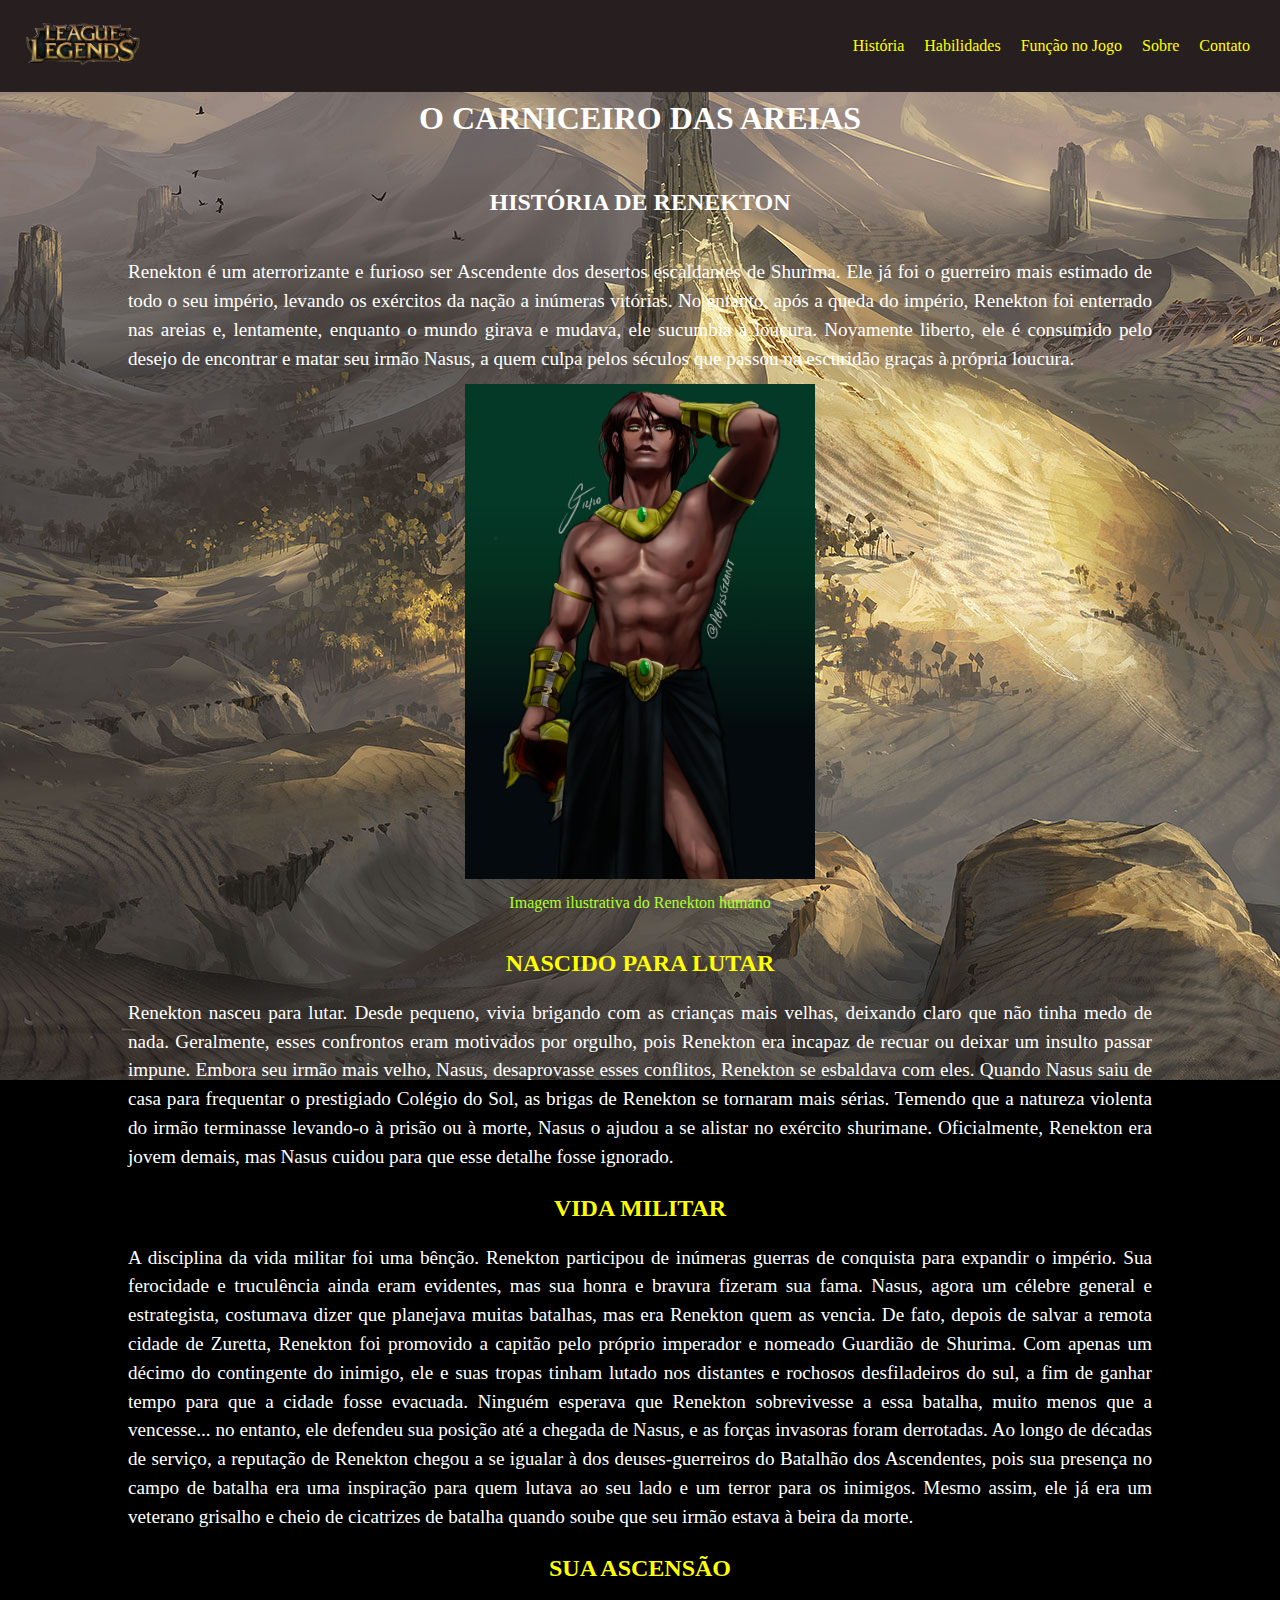
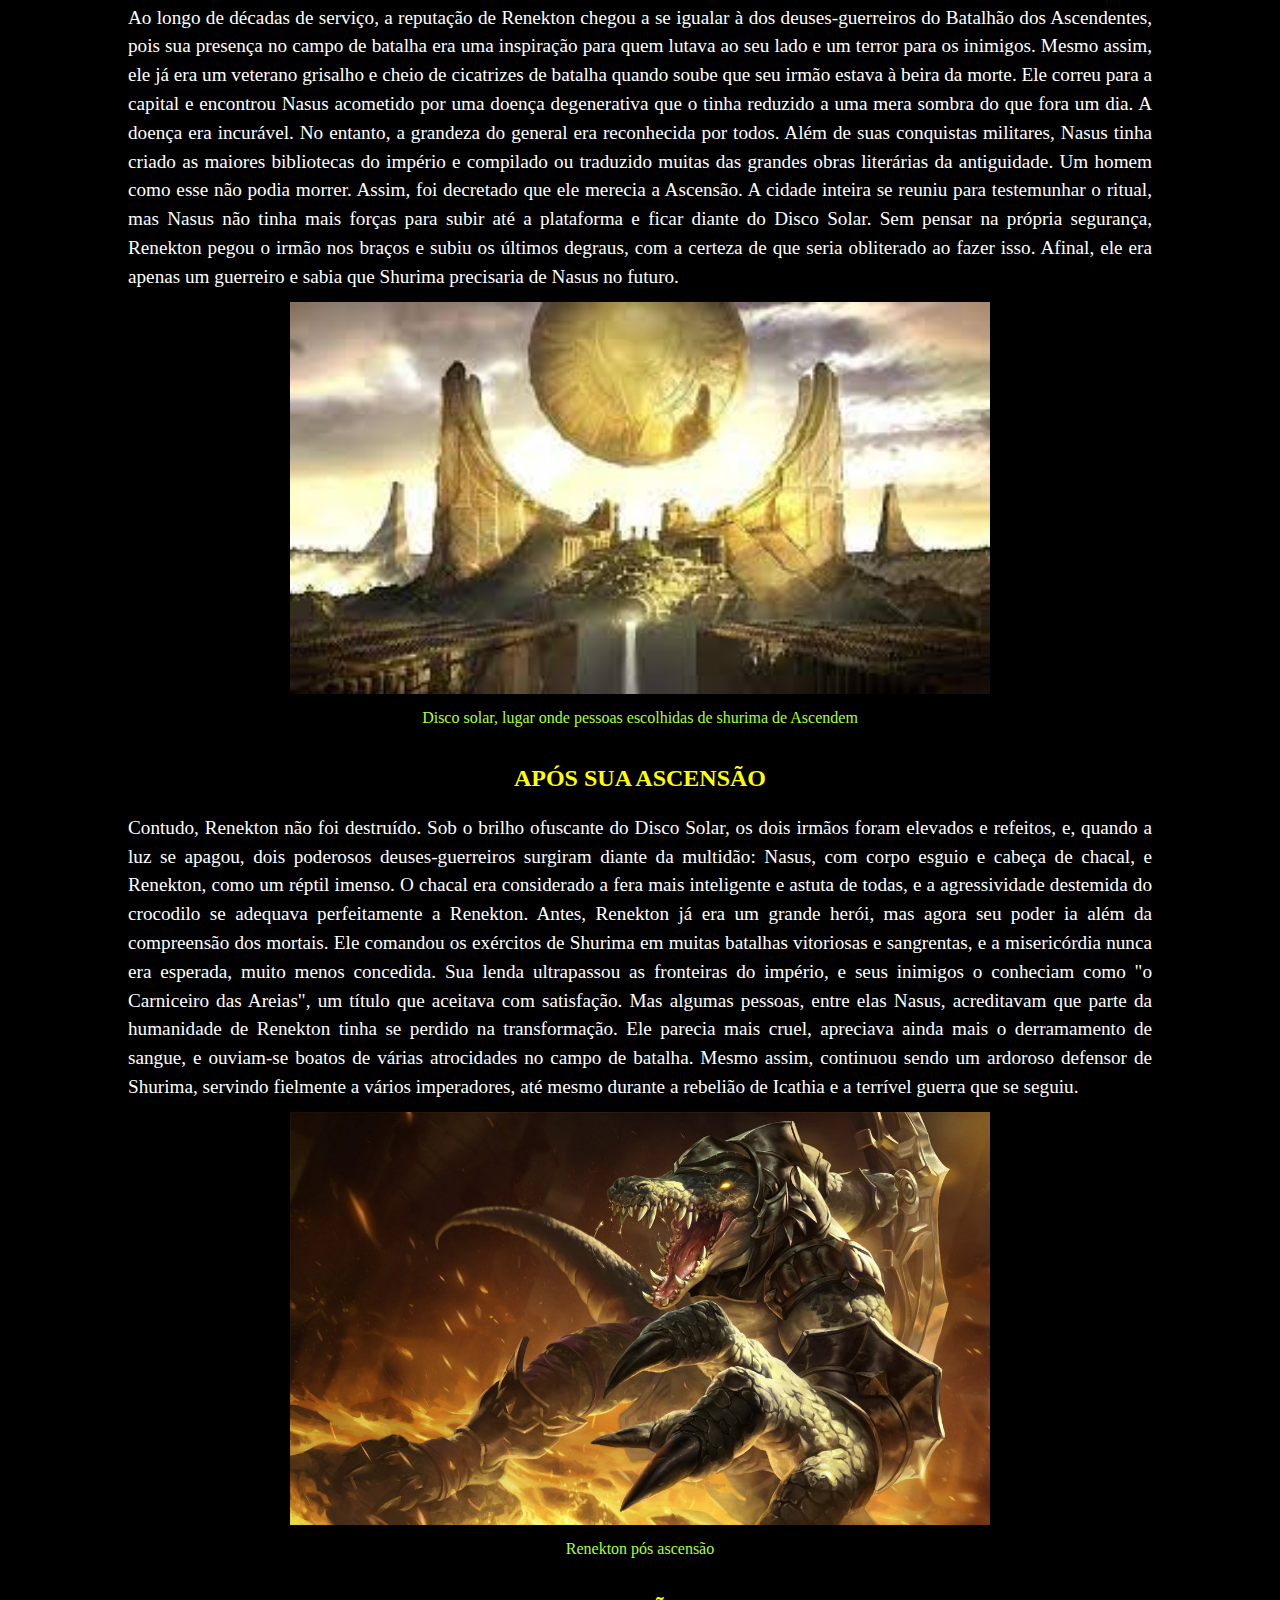
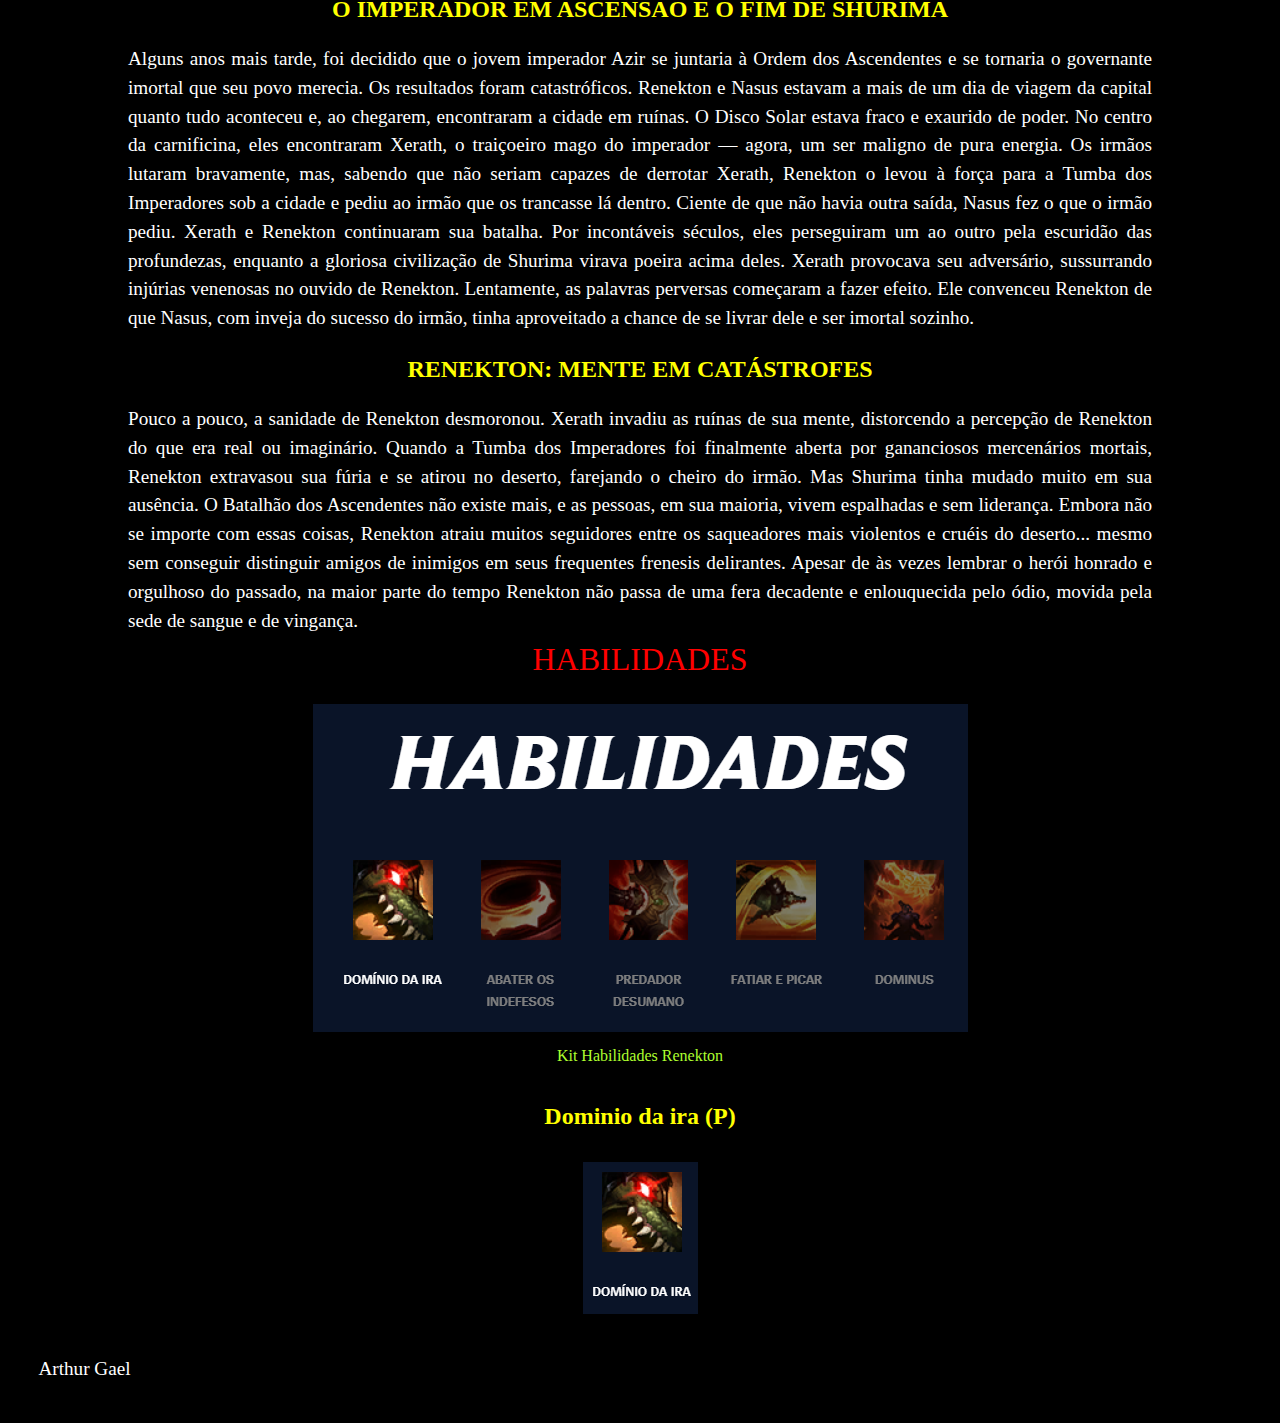
==== commit 2c848919: "Add files via upload" ====
--- a/index.html
+++ b/index.html
@@ -10,7 +10,7 @@
 <body>
     <header class="cabecalho">
         <div class="logo">
-            <img src="img/logo.jpg" alt="">
+            <img src="img/Captura de tela 2024-06-18 162046.png" alt="">
         </div>
         <nav id="menu">
            <ul>
@@ -112,6 +112,20 @@
 
             Apesar de às vezes lembrar o herói honrado e orgulhoso do passado, na maior parte do tempo Renekton não passa de uma fera decadente e enlouquecida pelo ódio, movida pela sede de sangue e de vingança.
         </P>
+        <section style="color: red;">HABILIDADES</section>
+        <div class="caixa-imagem">
+            <figure>
+        <img src="img/Captura de tela 2024-06-18 155114.png" alt="">
+        <figcaption>Kit Habilidades Renekton</figcaption>
+            </figure>
+        </div>
+        <h2 class="titulos" style="color:yellow; text-aling: center"> Dominio da ira (P)</h2>
+    <div class="caixa-imagem">
+        <figure>
+        <img src="img/ira.png" alt="">
+        </figure>
+    </div>
+
       
 
 
--- a/css/index.css
+++ b/css/index.css
@@ -14,6 +14,7 @@
     line-height: 3;
     text-align: center;
     font-weight: bold;
+    
 }
 #menu ul {
     padding: 0px;
@@ -38,6 +39,7 @@
     width: 80%;
     margin-left: auto;
     margin-right: auto;
+    padding-top: 70px;
 }
 
 footer{
@@ -45,13 +47,24 @@
     padding: 3%;
 }
 .cabecalho{
+    display: flex;
+    align-items: center;
+    justify-content: space-between;
+    background-color: rgb(39, 31, 31);
+    padding: 10px 20px;
+    position: fixed;
+    top: 0;
+    width: 100%;
+    z-index: 1000;
+    box-sizing: border-box;
+}
+header{
     padding: 3%;
     display: flex;
     justify-content: space-between;
     align-items: center;
-    margin-left: auto;
-    margin-right: auto;
 }
+
 .rodape{
     padding: 3%;
 }
@@ -60,6 +73,8 @@
     height: auto;
 
 }
+
+
 h1{
     text-align: center;
     font-size: xx-large;
@@ -91,7 +106,7 @@
 section{
     color: white;
     text-align: center; 
-    font-size: 4;
+    font-size: xx-large;
     line-height: 1.5;
     margin-bottom: 2%;
 }
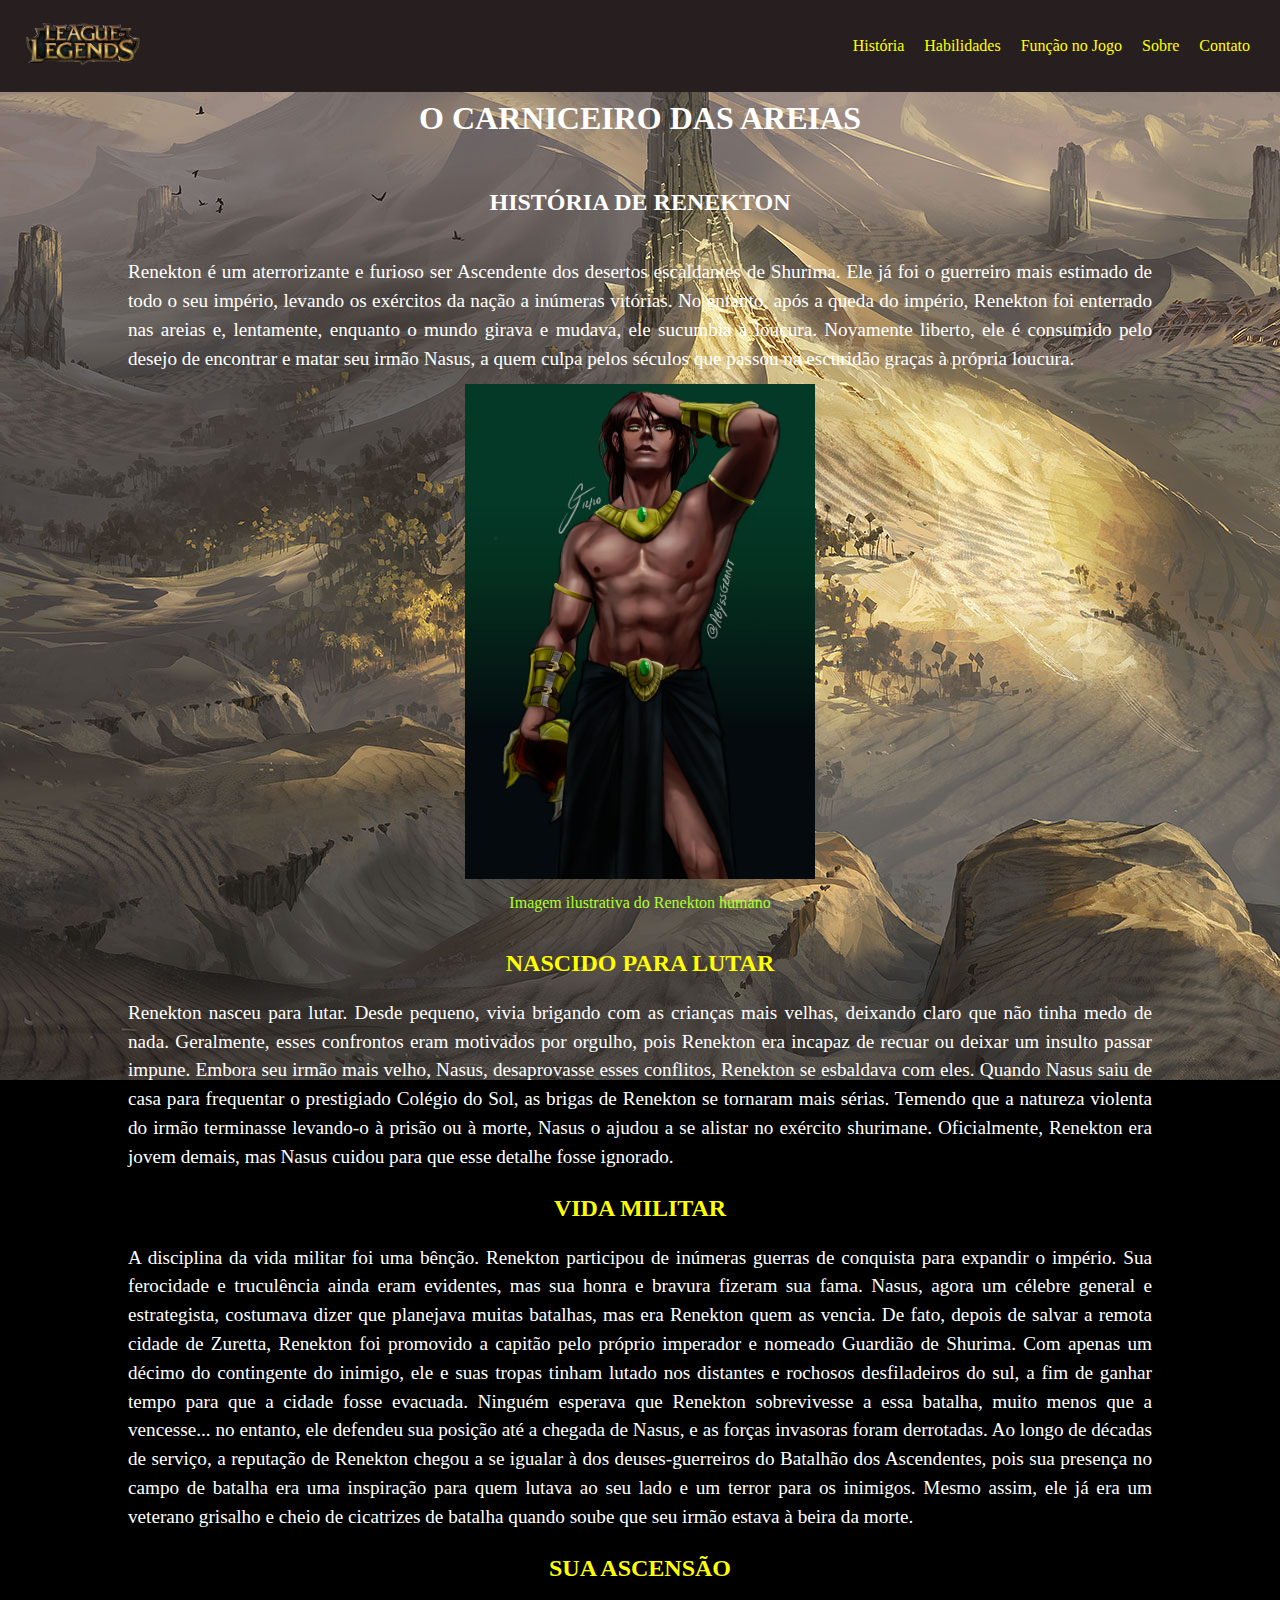
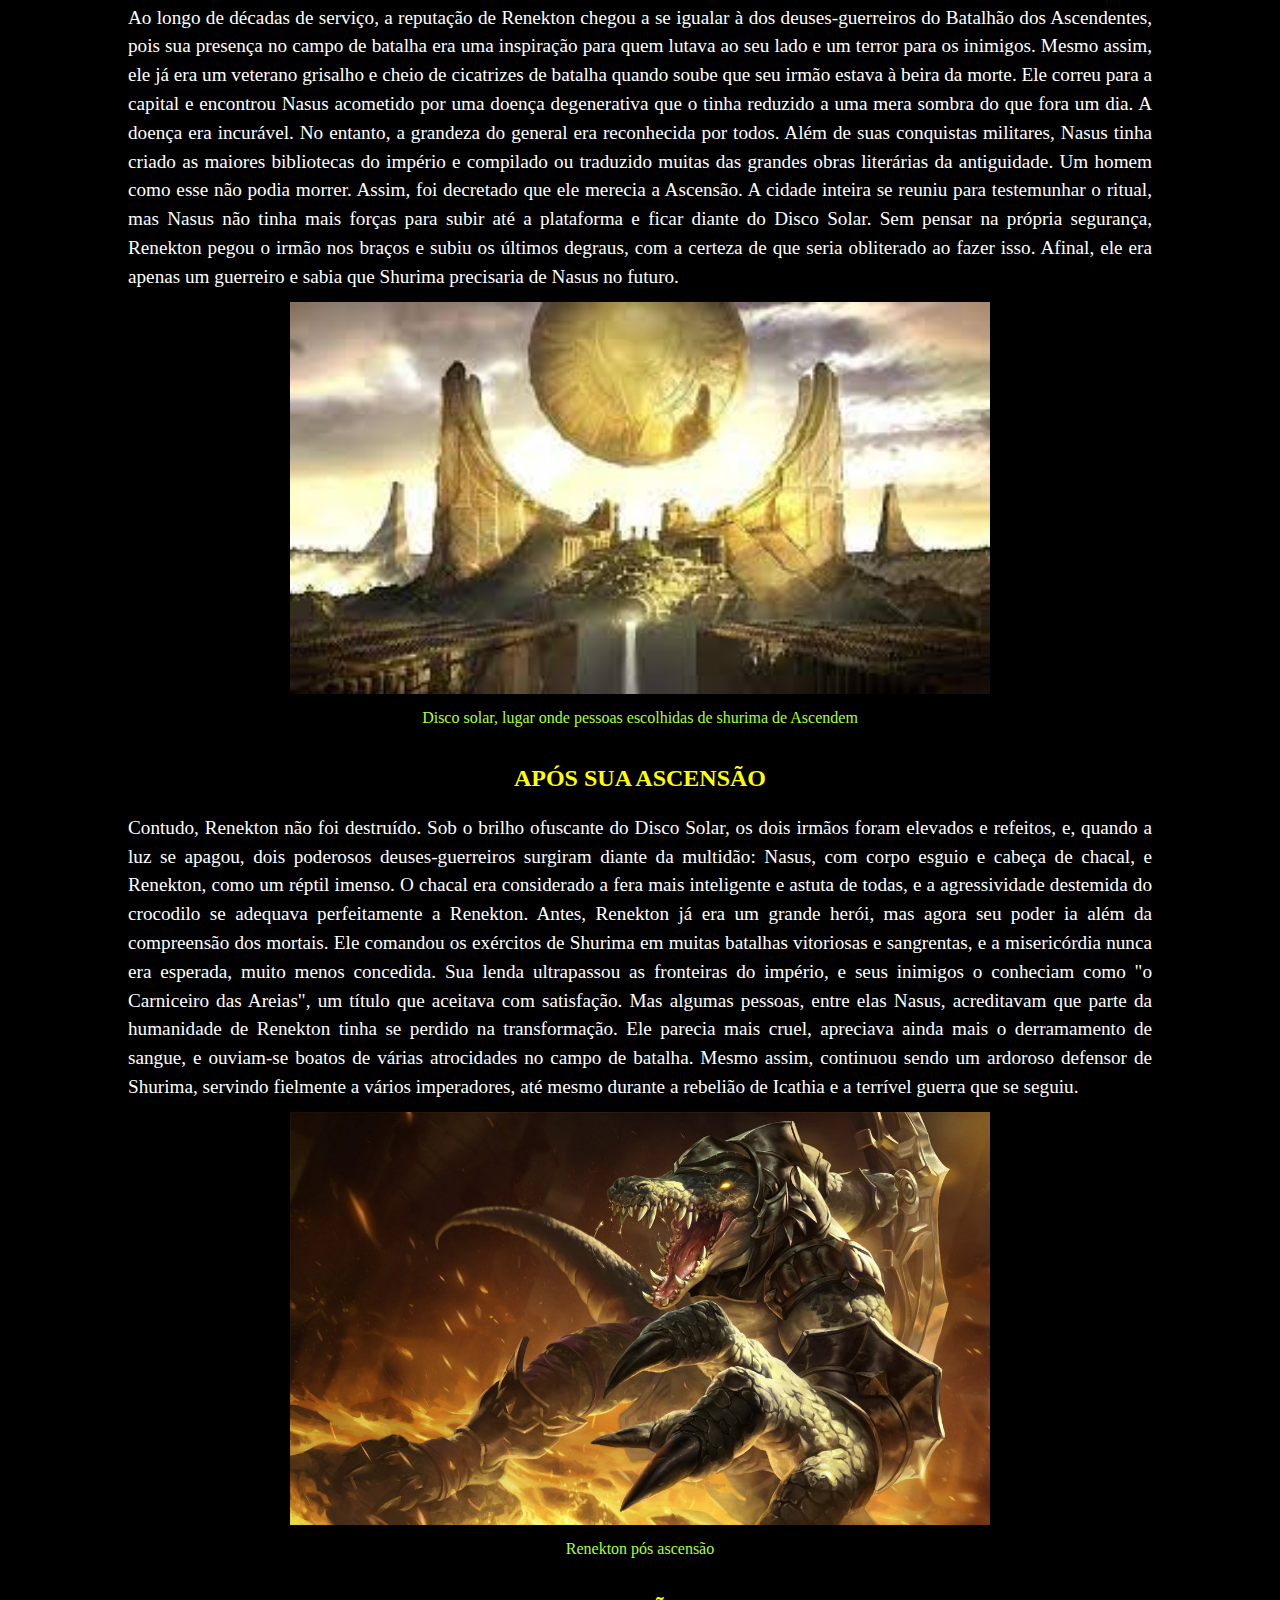
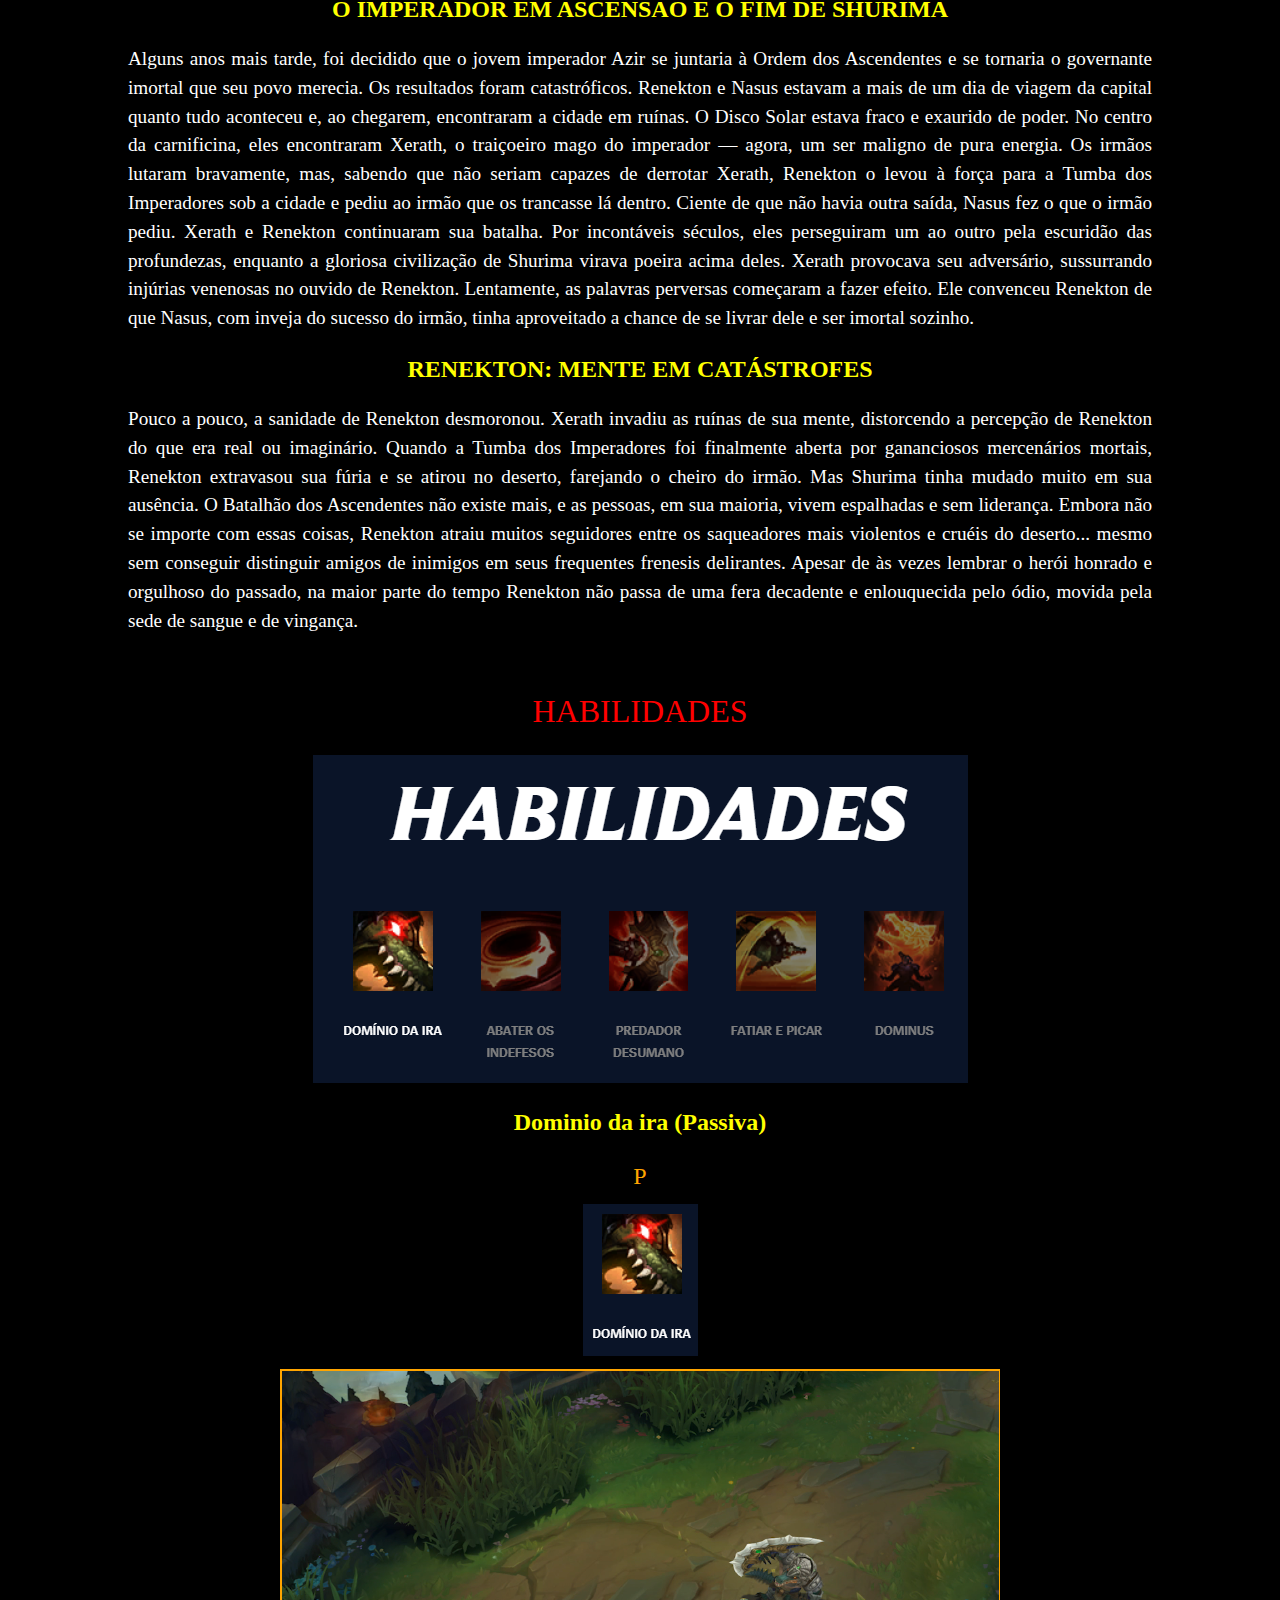
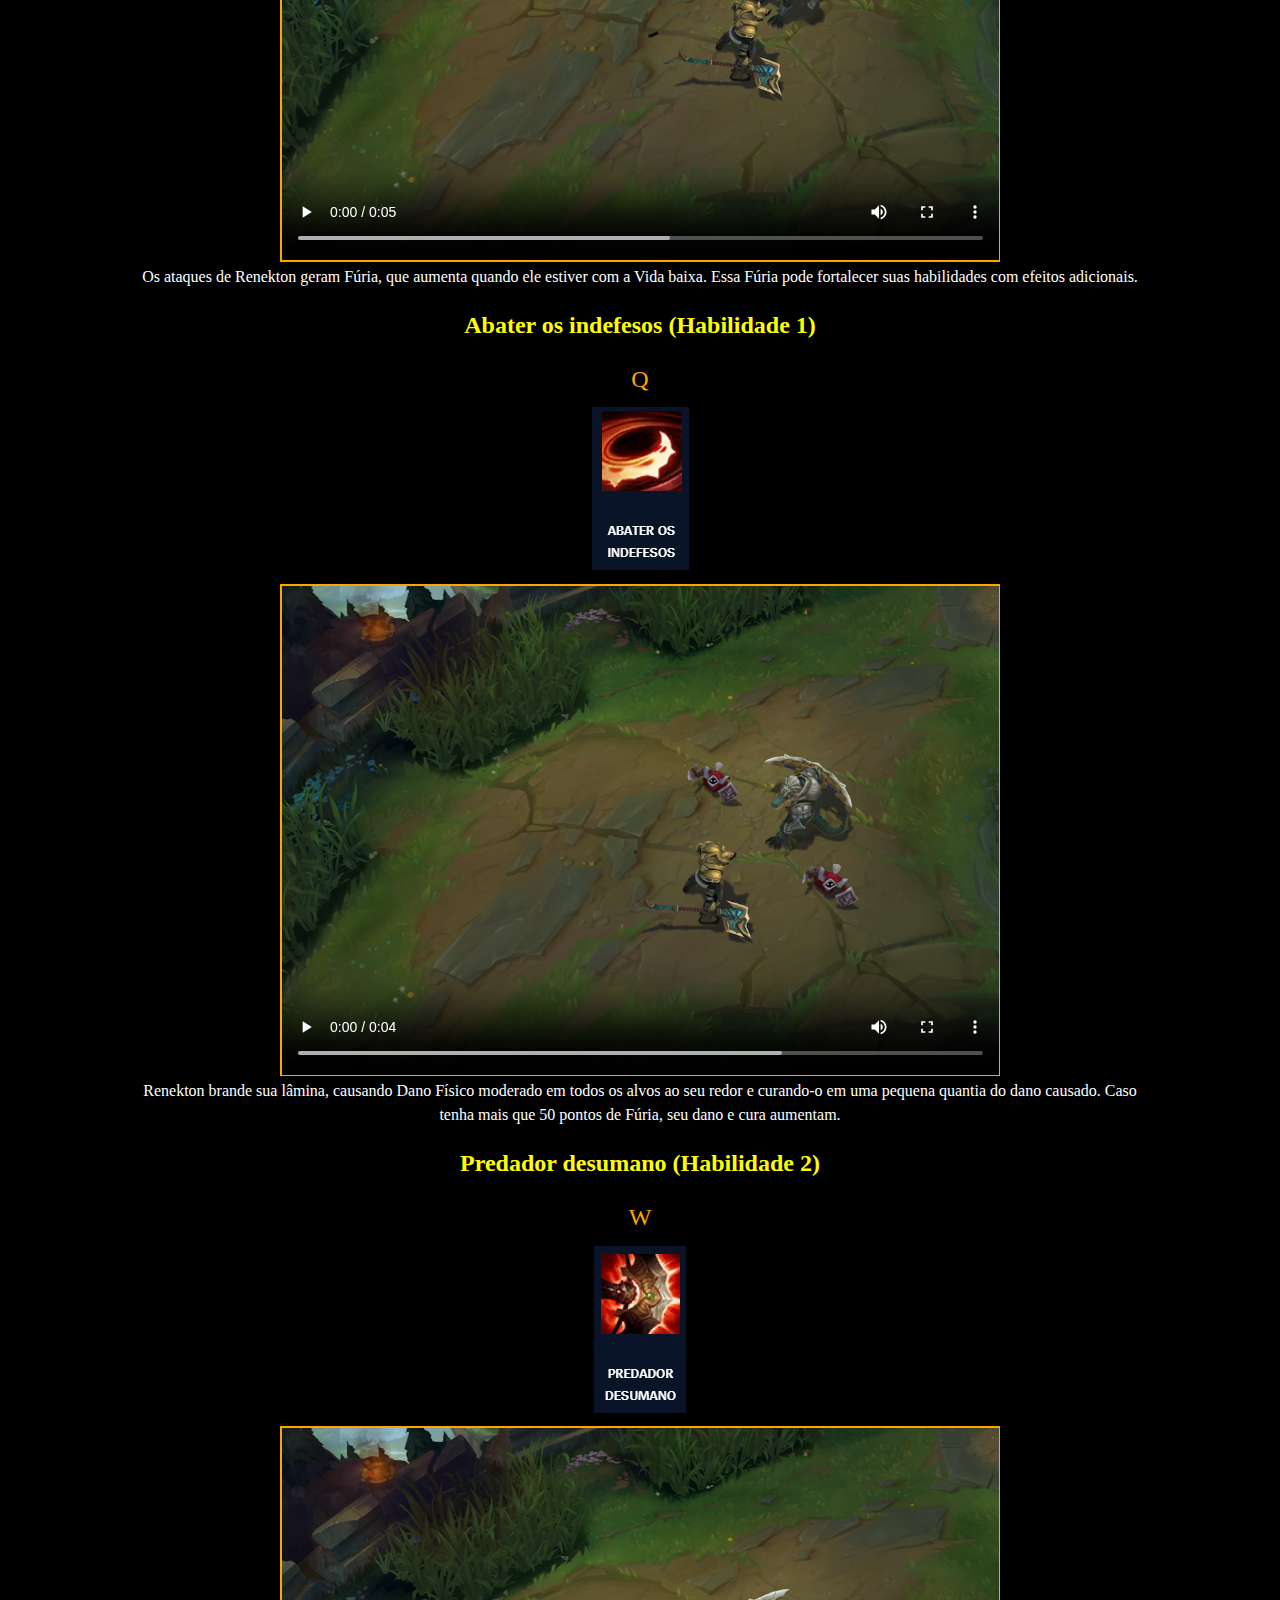
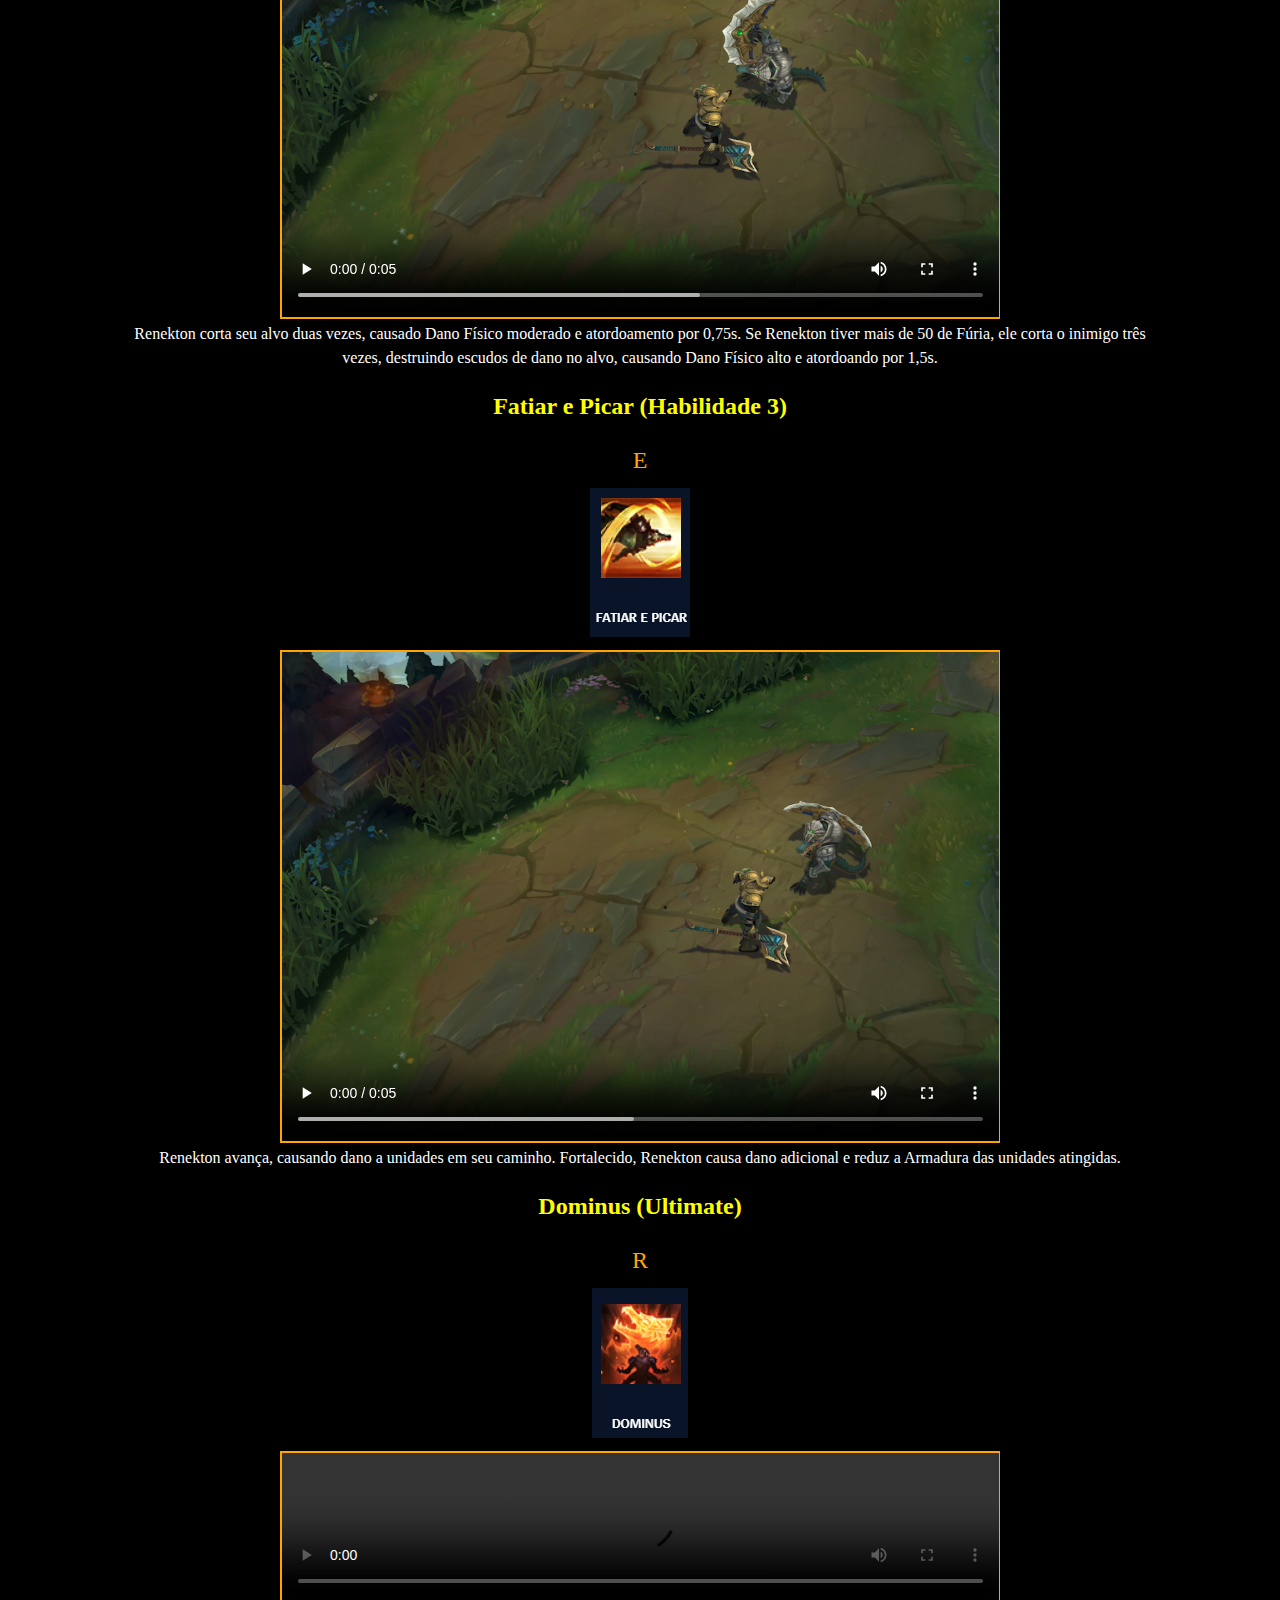
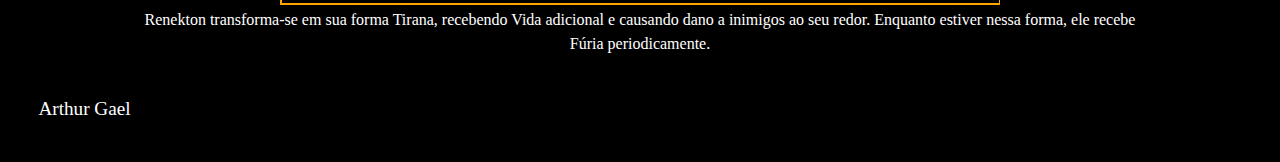
==== commit 7ee53f69: "Add files via upload" ====
--- a/index.html
+++ b/index.html
@@ -105,27 +105,93 @@
         </p>
 
         <h2 class="titulos" style="color: yellow; text-align: center;">RENEKTON: MENTE EM CATÁSTROFES</h2>
-        <P>
+        <P style="padding-bottom: 5%;">
             Pouco a pouco, a sanidade de Renekton desmoronou. Xerath invadiu as ruínas de sua mente, distorcendo a percepção de Renekton do que era real ou imaginário. Quando a Tumba dos Imperadores foi finalmente aberta por gananciosos mercenários mortais, Renekton extravasou sua fúria e se atirou no deserto, farejando o cheiro do irmão.
 
             Mas Shurima tinha mudado muito em sua ausência. O Batalhão dos Ascendentes não existe mais, e as pessoas, em sua maioria, vivem espalhadas e sem liderança. Embora não se importe com essas coisas, Renekton atraiu muitos seguidores entre os saqueadores mais violentos e cruéis do deserto... mesmo sem conseguir distinguir amigos de inimigos em seus frequentes frenesis delirantes.
 
             Apesar de às vezes lembrar o herói honrado e orgulhoso do passado, na maior parte do tempo Renekton não passa de uma fera decadente e enlouquecida pelo ódio, movida pela sede de sangue e de vingança.
         </P>
+
         <section style="color: red;">HABILIDADES</section>
+
         <div class="caixa-imagem">
             <figure>
         <img src="img/Captura de tela 2024-06-18 155114.png" alt="">
-        <figcaption>Kit Habilidades Renekton</figcaption>
             </figure>
         </div>
-        <h2 class="titulos" style="color:yellow; text-aling: center"> Dominio da ira (P)</h2>
+
+        <h2 class="titulos" style="color:yellow; text-aling: center"> Dominio da ira (Passiva)</h2>
+        <h2 style="color:orange; text-aling: center">P</h2>
     <div class="caixa-imagem">
         <figure>
         <img src="img/ira.png" alt="">
         </figure>
     </div>
-
+        <div class="videos">
+    <video width="70%" controls>
+        <source src="video/ppppppp.mp4" type="video/mp4">
+        <source src="video/ppppppp.ogg" type="video/ogg">
+    </video>
+        </div>
+        <p style="text-align: center; font-size: medium;">Os ataques de Renekton geram Fúria, que aumenta quando ele estiver com a Vida baixa. Essa Fúria pode fortalecer suas habilidades com efeitos adicionais.</p>
+
+        <h2 class="titulos" style="color:yellow; text-aling: center"> Abater os indefesos (Habilidade 1)</h2>
+        <h2 style="color:orange; text-aling: center">Q</h2>
+    <div class="caixa-imagem">
+        <figure>
+        <img src="img/qzinn.png" alt="">
+        </figure>
+        <div class="videos">
+            <video width="70%" controls>
+                <source src="video/qqqqqqqqqq.mp4" type="video/mp4">
+                <source src="video/qqqqqqqqqq.mp4" type="video/ogg">
+            </video>
+        </div>
+    <p style="text-align: center; font-size: medium;">Renekton brande sua lâmina, causando Dano Físico moderado em todos os alvos ao seu redor e curando-o em uma pequena quantia do dano causado. Caso tenha mais que 50 pontos de Fúria, seu dano e cura aumentam.</p>
+
+    <h2 class="titulos" style="color:yellow; text-aling: center"> Predador desumano (Habilidade 2)</h2>
+    <h2 style="color:orange; text-aling: center;">W</h2>
+    <div class="caixa-imagem">
+        <figure>
+        <img src="img/wwwwww.png" alt="">
+        </figure>
+        <div class="videos">
+            <video width="70%" controls>
+                <source src="video/wwwwwwwwwwwwww.mp4" type="video/mp4">
+                <source src="video/wwwwwwwwwwwwww.mp4" type="video/ogg">
+            </video>
+        </div>
+    <p style="text-align: center; font-size: medium;">Renekton corta seu alvo duas vezes, causado Dano Físico moderado e atordoamento por 0,75s. Se Renekton tiver mais de 50 de Fúria, ele corta o inimigo três vezes, destruindo escudos de dano no alvo, causando Dano Físico alto e atordoando por 1,5s.</p>
+
+    <h2 class="titulos" style="color:yellow; text-aling: center"> Fatiar e Picar (Habilidade 3)</h2>
+    <h2 style="color:orange; text-aling: center">E</h2>
+    <div class="caixa-imagem">
+        <figure>
+        <img src="img/eeeeee.png" alt="">
+        </figure>
+        <div class="videos">
+            <video width="70%" controls>
+                <source src="video/eeeeeeeeeeeeeeeeeeeeee.mp4" type="video/mp4">
+                <source src="video/eeeeeeeeeeeeeeeeeeeeee.mp4" type="video/ogg">
+            </video>
+        </div>
+    <p style="text-align: center; font-size: medium;">Renekton avança, causando dano a unidades em seu caminho. Fortalecido, Renekton causa dano adicional e reduz a Armadura das unidades atingidas.</p>
+
+    <h2 class="titulos" style="color:yellow; text-aling: center"> Dominus (Ultimate)</h2>
+    <h2 style="color:orange; text-aling: center">R</h2>
+    <div class="caixa-imagem">
+        <figure>
+        <img src="img/rrrrrr.png" alt="">
+        </figure>
+        <div class="videos">
+            <video width="70%" controls>
+                <source src="video/rrrrrrrrrrrrrrrrr.mp4" type="video/mp4">
+                <source src="video/rrrrrrrrrrrrrrrrr.mp4" type="video/ogg">
+            </video>
+        </div>
+    <p style="text-align: center; font-size: medium;">Renekton transforma-se em sua forma Tirana, recebendo Vida adicional e causando dano a inimigos ao seu redor. Enquanto estiver nessa forma, ele recebe Fúria periodicamente.</p>
+      
       
 
 
--- a/css/index.css
+++ b/css/index.css
@@ -120,4 +120,11 @@
     margin: 1.0em;
     text-align: center;
     color: greenyellow;
+}
+.videos{
+    text-align: center;
+    margin-top: 1%;
+}
+video{
+    border: 2px solid orange;
 }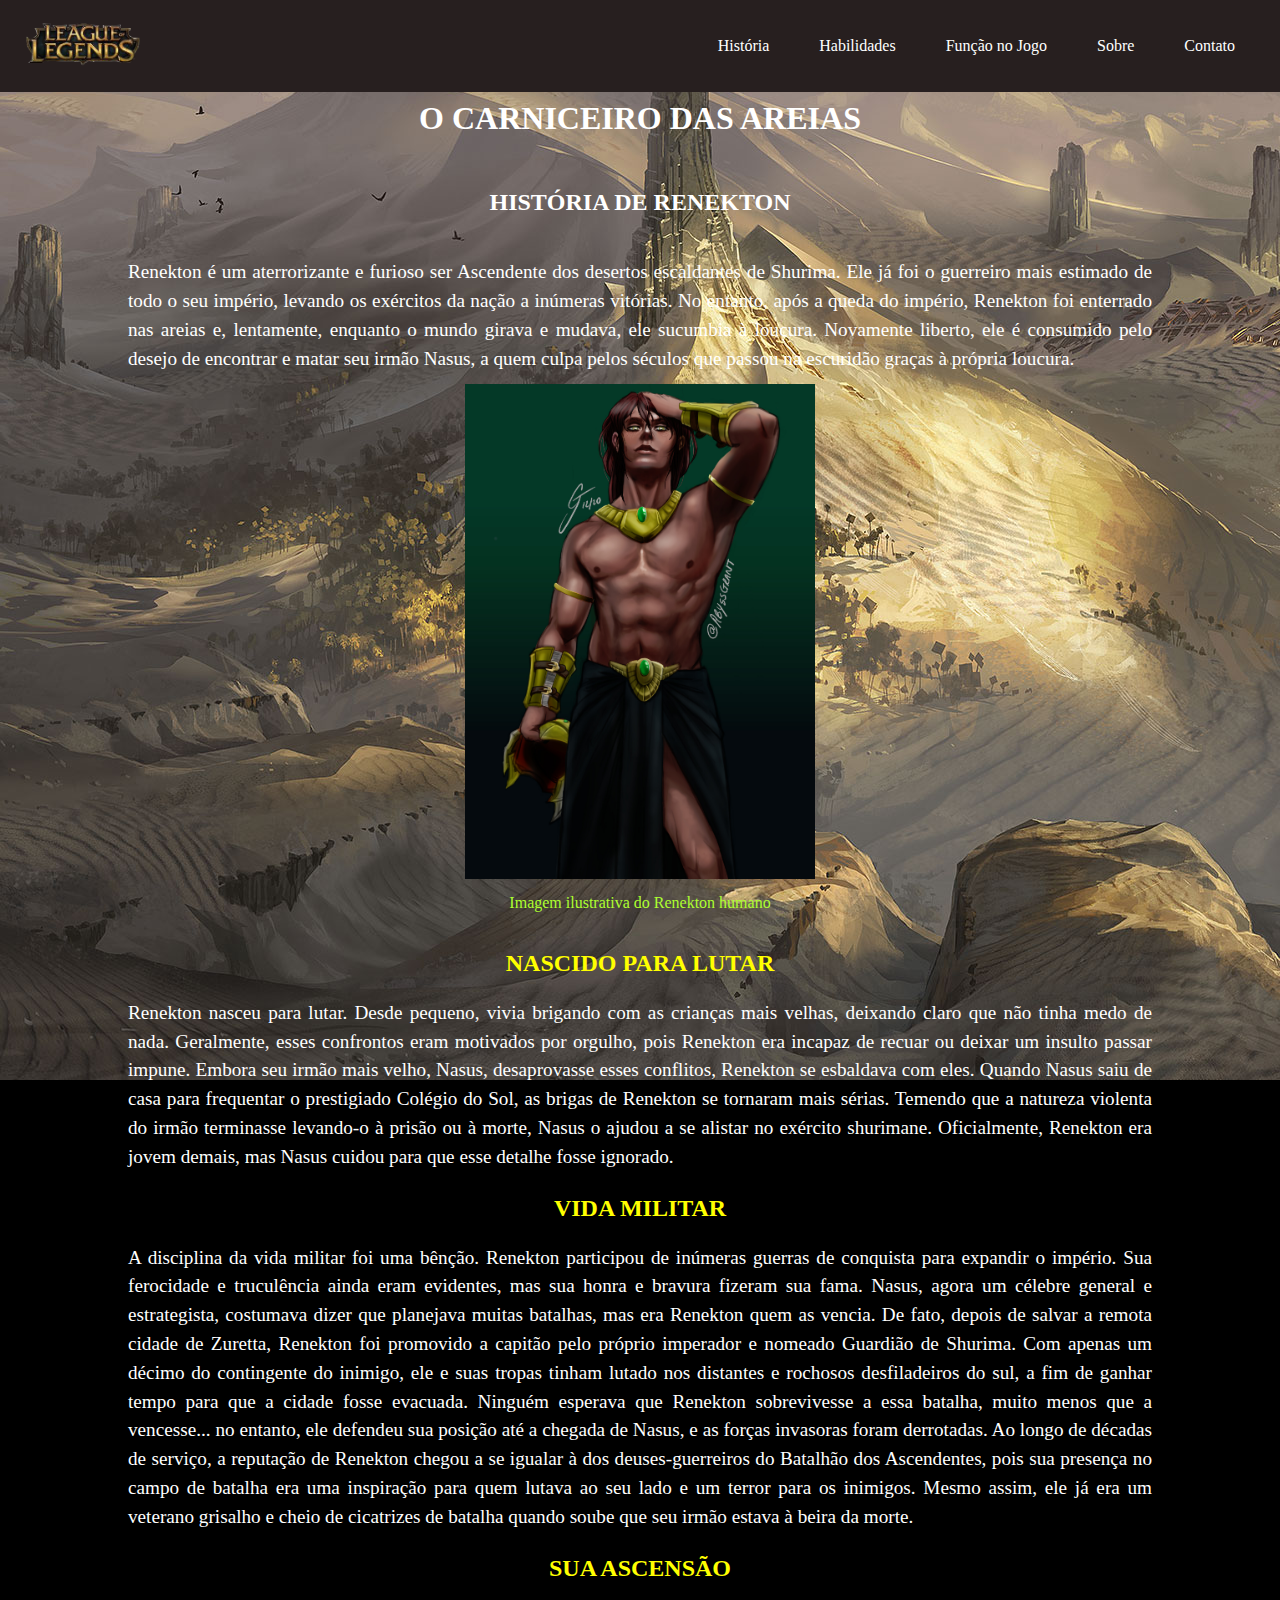
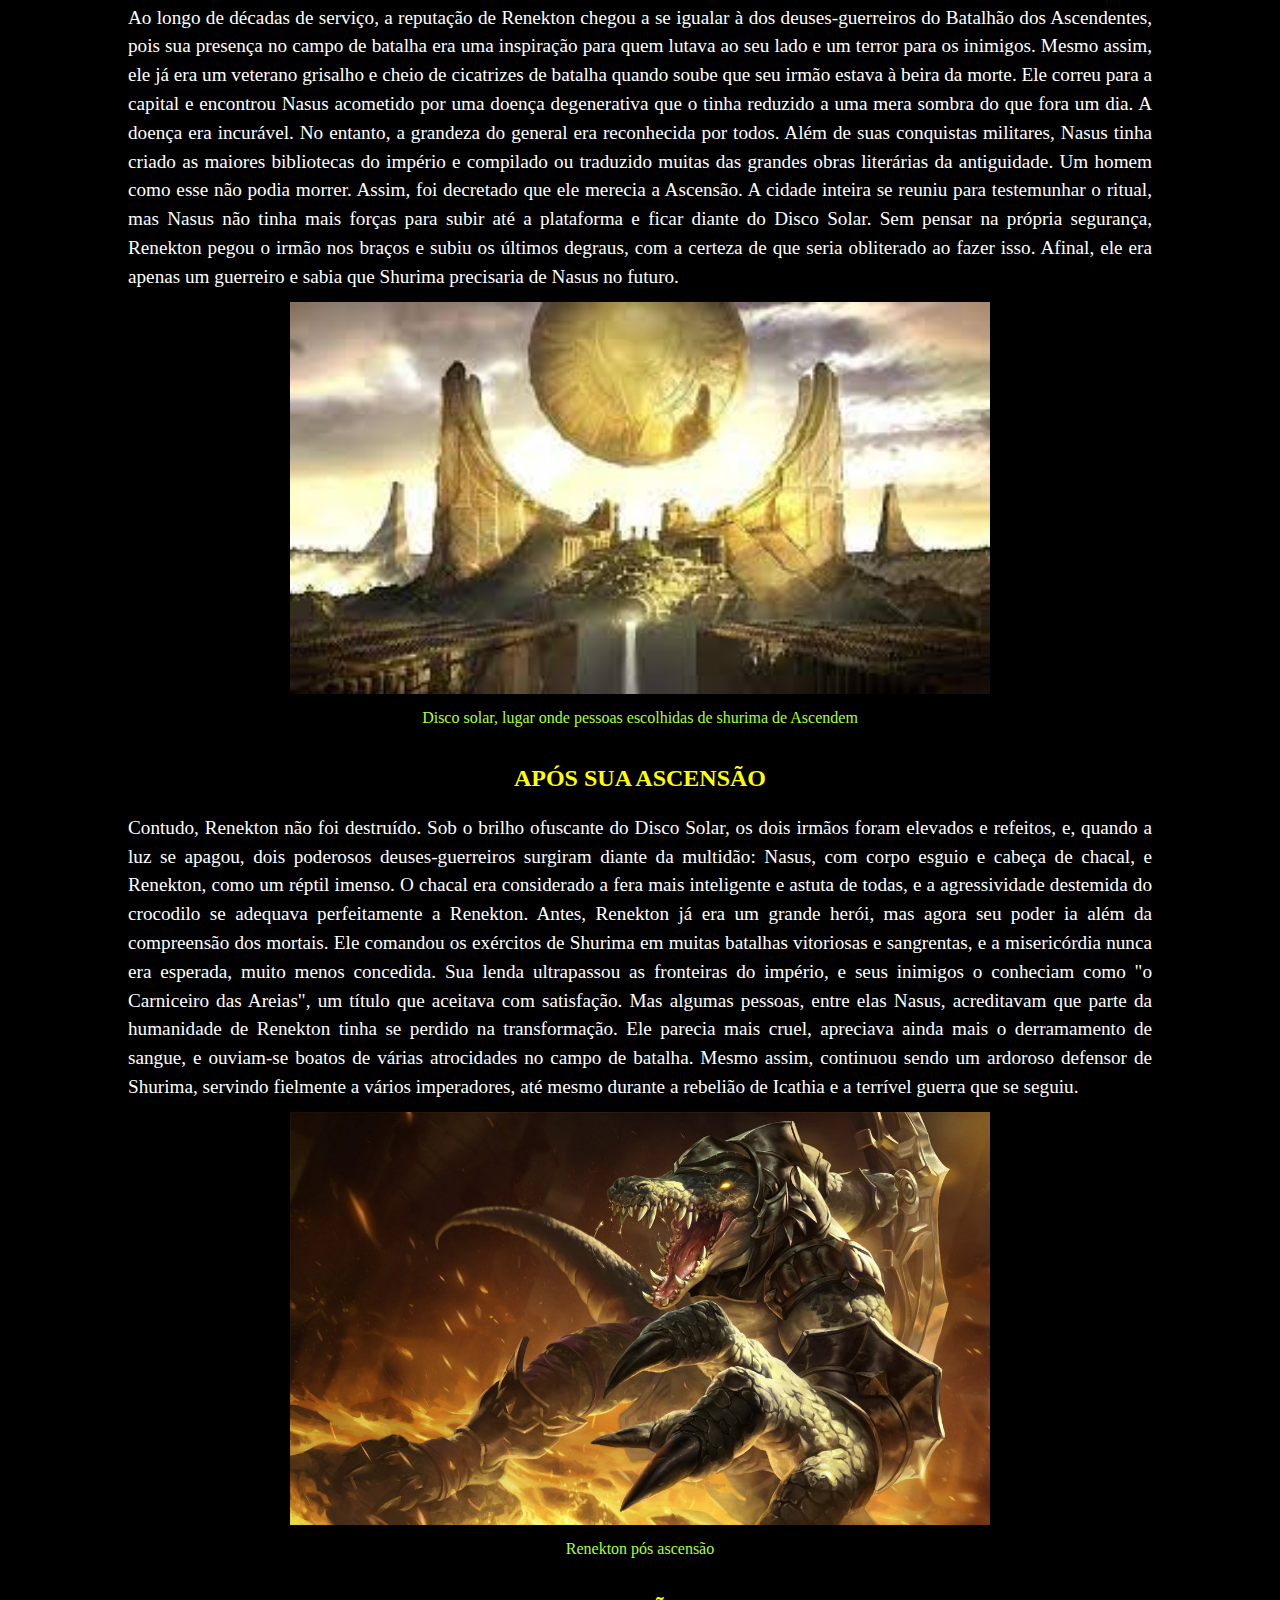
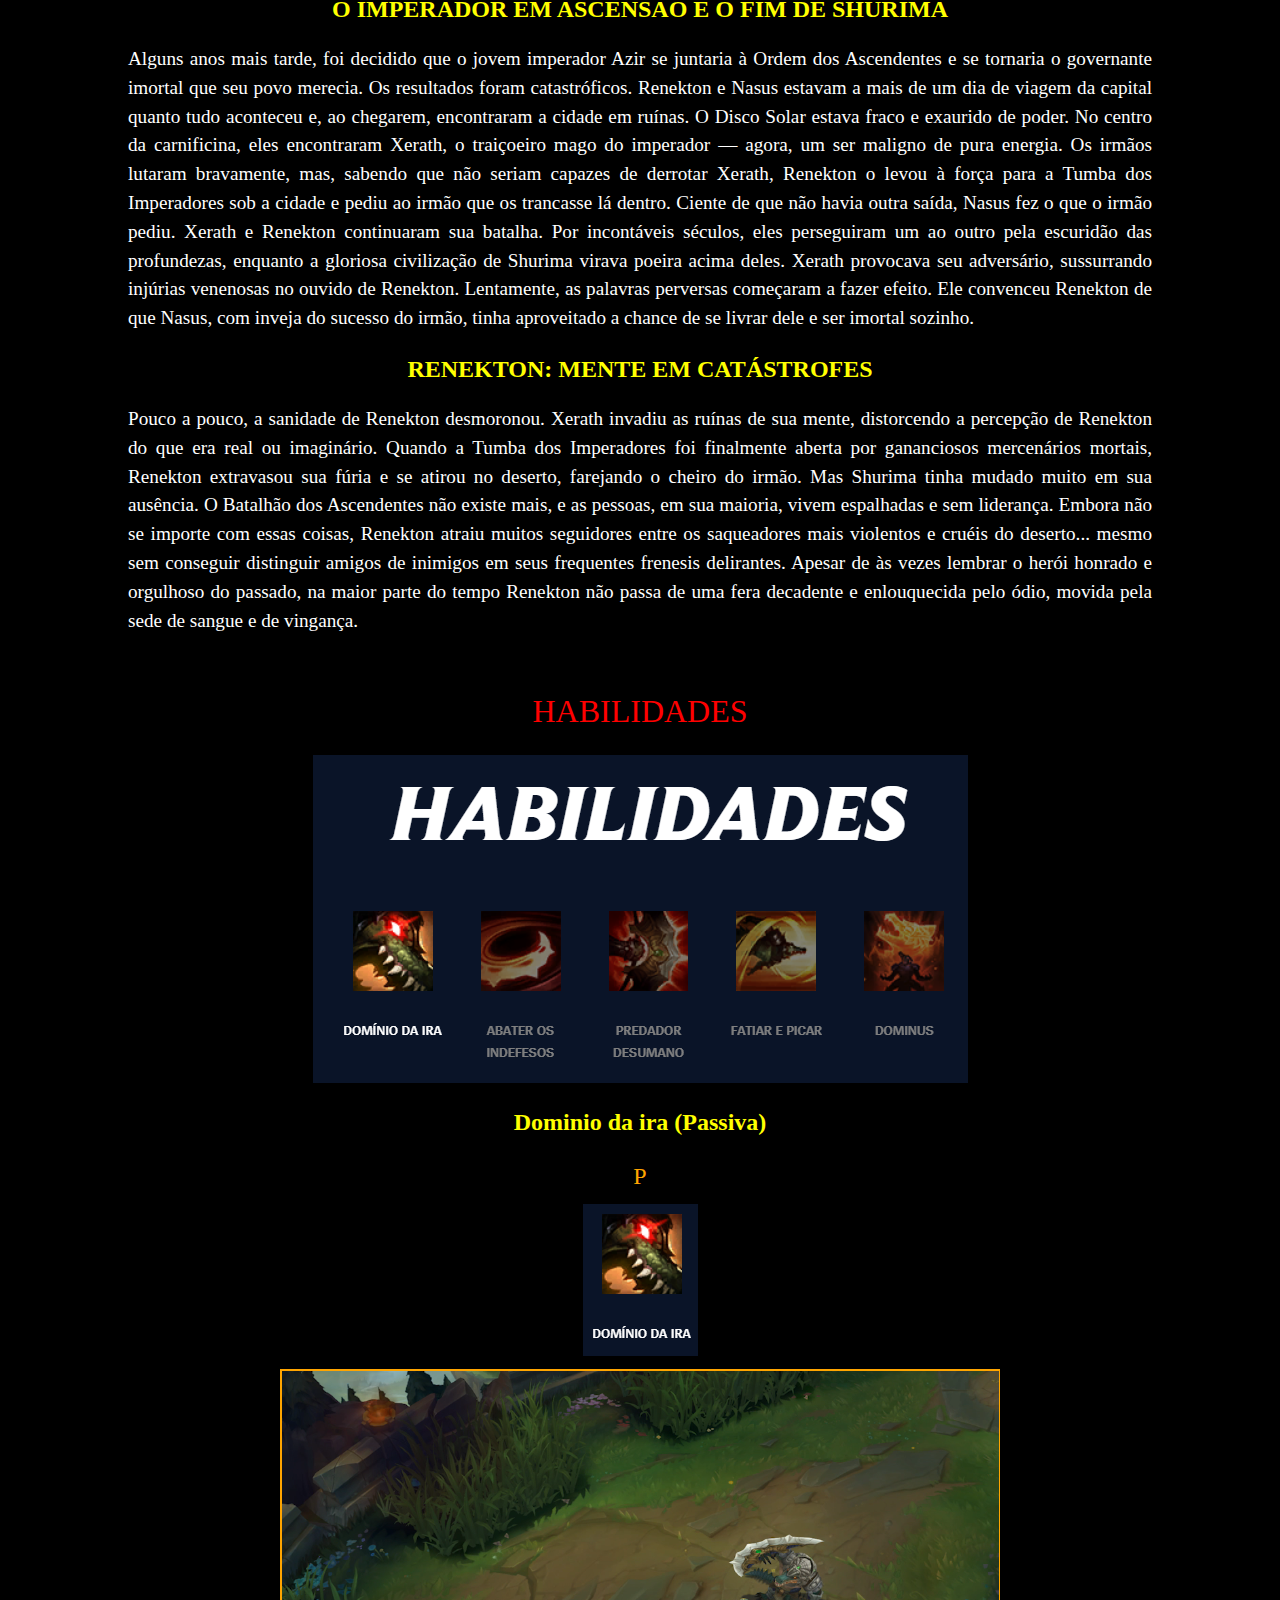
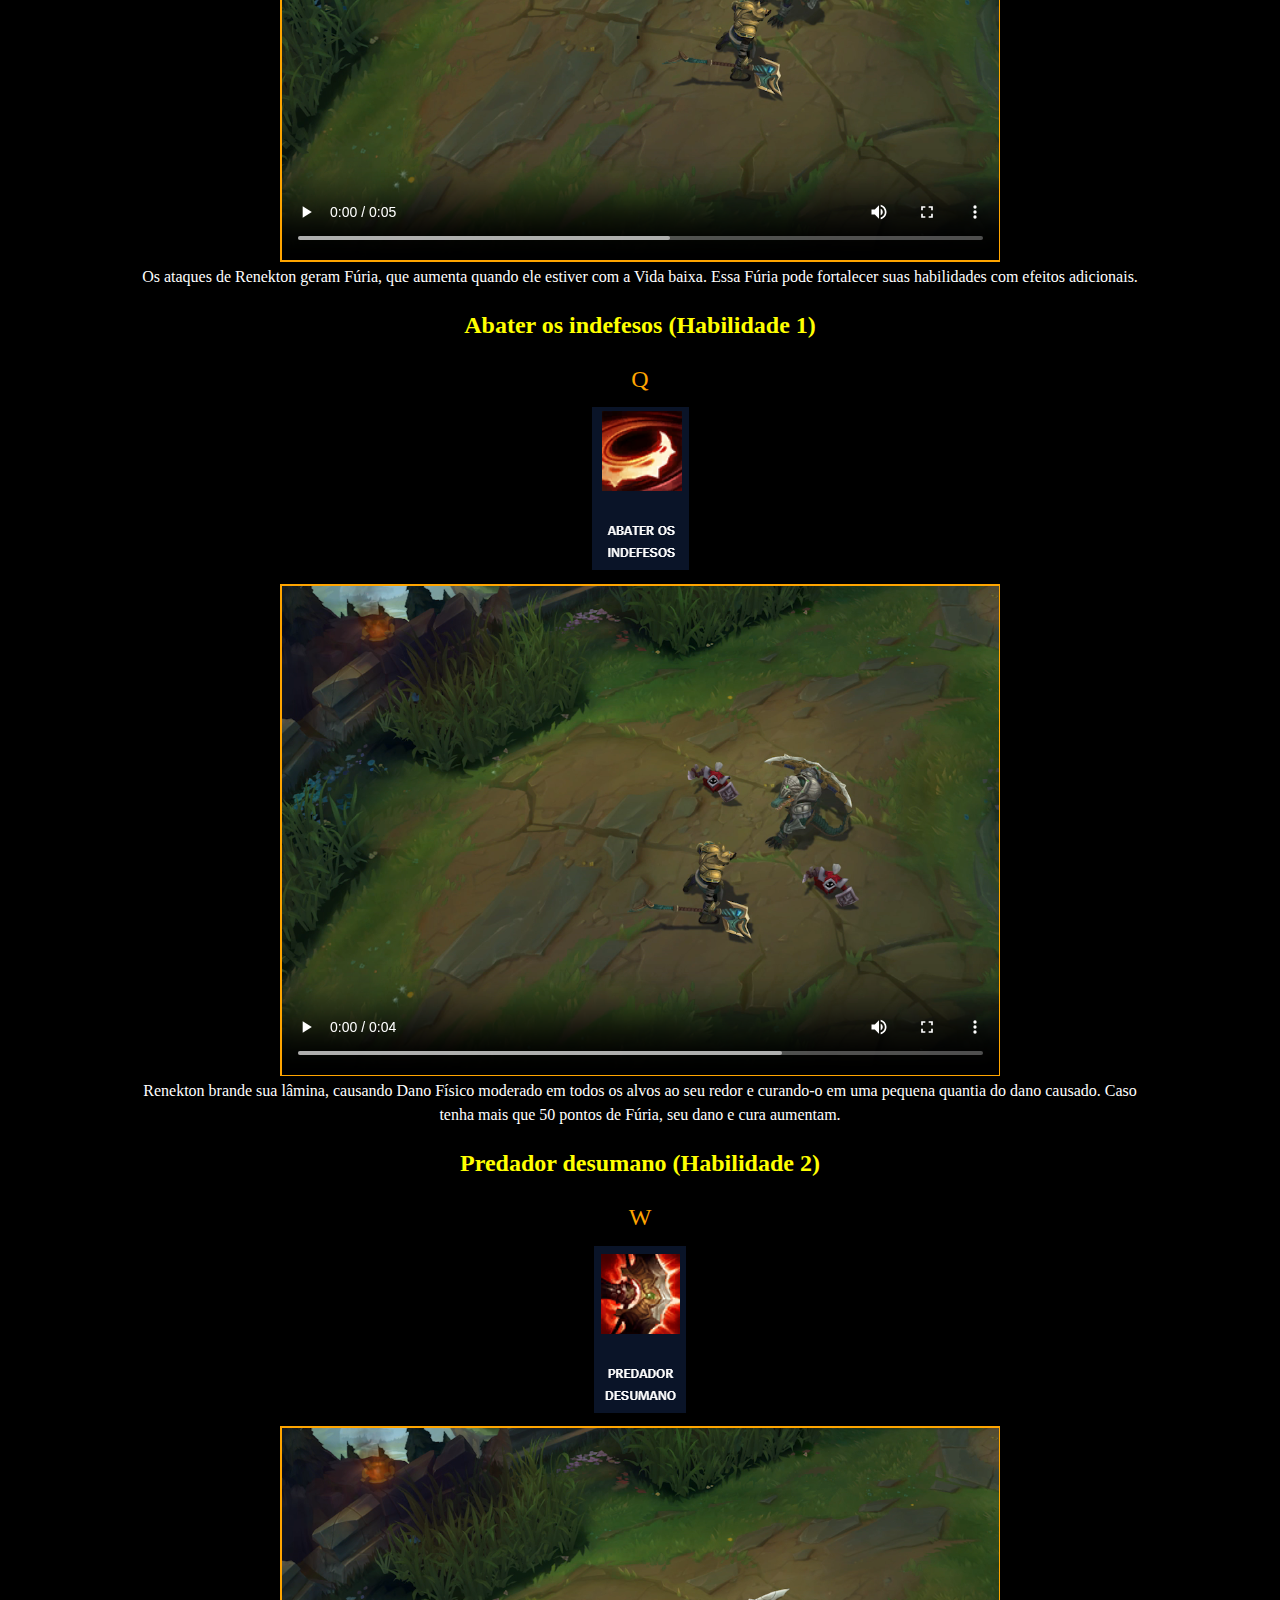
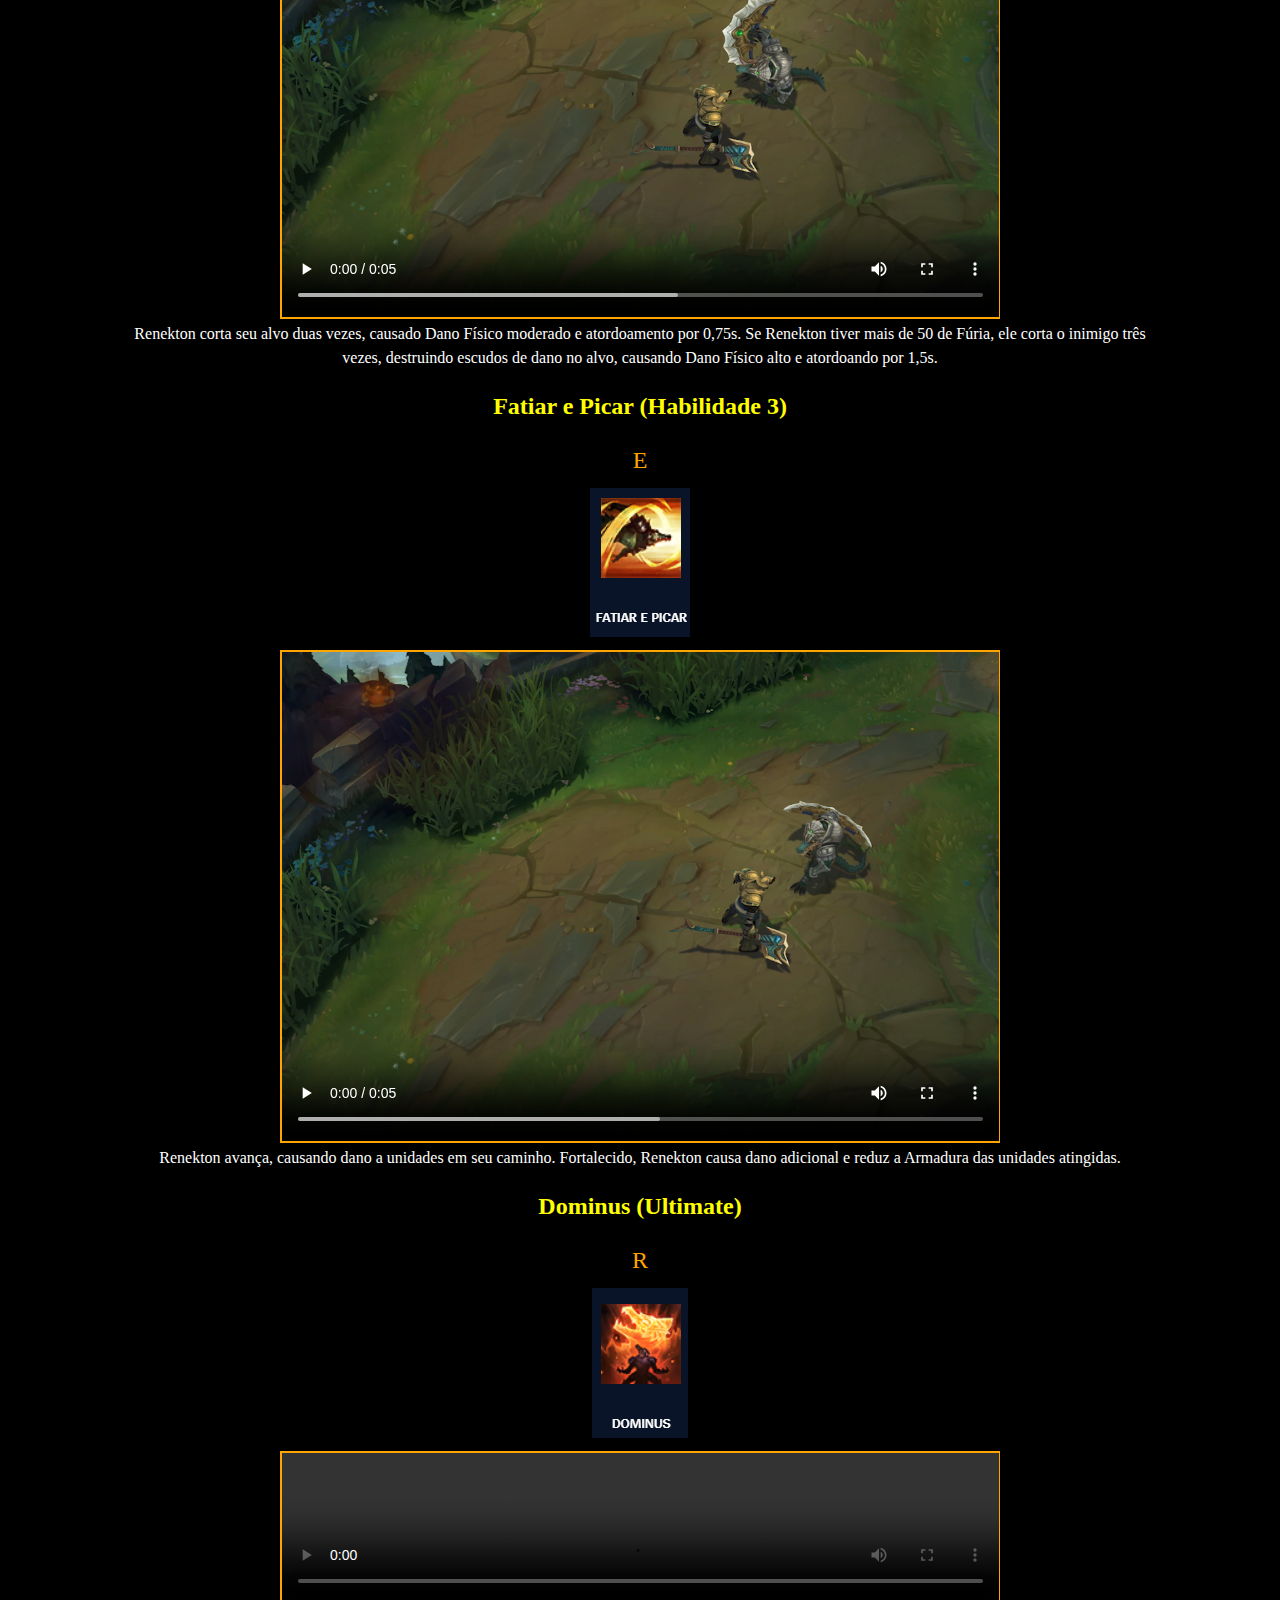
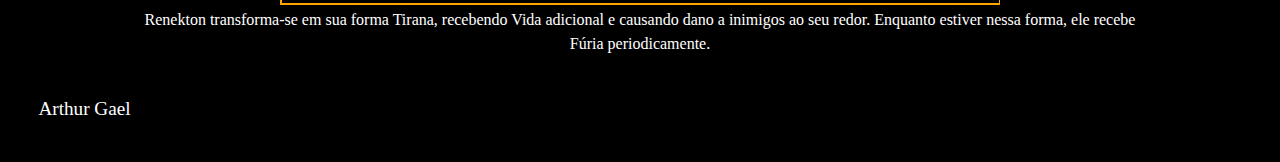
==== commit a99bf935: "Add files via upload" ====
--- a/index.html
+++ b/index.html
@@ -13,12 +13,14 @@
             <img src="img/Captura de tela 2024-06-18 162046.png" alt="">
         </div>
         <nav id="menu">
+        <input type="checkbox" id="menu-toggle">
+            <label for="menu-toggle" class="menu-icon">&#9776;</label>
            <ul>
-            <li><a href="#">História</a></li>
-            <li><a href="#">Habilidades</a></li>
-            <li><a href="#">Função no Jogo</a></li>
-            <li><a href="#">Sobre</a></li>
-            <li><a href="#">Contato</a></li>
+            <li><a href="#" onclick="document.getElementById('menu-toggle').click()">História</a></li>
+            <li><a href="#" onclick="document.getElementById('menu-toggle').click()">Habilidades</a></li>
+            <li><a href="#" onclick="document.getElementById('menu-toggle').click()">Função no Jogo</a></li>
+            <li><a href="#" onclick="document.getElementById('menu-toggle').click()">Sobre</a></li>
+            <li><a href="#" onclick="document.getElementById('menu-toggle').click()">Contato</a></li>
            </ul>
         </nav>
     </header>
--- a/css/index.css
+++ b/css/index.css
@@ -16,23 +16,97 @@
     font-weight: bold;
     
 }
-#menu ul {
-    padding: 0px;
-    margin: 0px;
+.menu ul { 
+    padding:0px;
+    margin:0px;
+    list-style:none;
+    display: flex;
+}
+nav ul {
     list-style: none;
-    display: flex;
-}
-#menu ul li { 
+    margin: 0;
+    padding: 0;
+    display: flex;
+}
+
+.menu ul li { 
     display: inline; 
-    font-size: 1.5;
-}
-
-#menu ul li a {
-    padding: 2px 10px;
-    display: inline-block;
+    font-size: 1.2em;
+} 
+nav ul li {
+    margin: 0 10px;
+}
+
+.menu ul li:last-child {
+    margin-right: 0;
+} 
+
+.menu ul li a {     
+    padding: 2px 10px; 
+    display: inline-block;    
+    text-decoration: none; 
+    border-bottom:3px solid #EDEDED;  
+    white-space: nowrap;
+    color: #fff;
+}
+nav ul li a {
+    color: white;
     text-decoration: none;
-    white-space: nowrap;
-    color: yellow;
+    padding: 10px 15px;
+    display: block;
+}
+
+nav ul li a:hover {
+    background-color: #555;
+    border-radius: 5px;
+}
+
+.menu-icon {
+    display: none;
+    font-size: 30px;
+    color: white;
+    cursor: pointer;
+}
+
+#menu-toggle {
+    display: none;
+}
+
+@media (max-width: 768px) {
+    .menu-icon {
+        display: block;
+        padding-right: 10px;
+    }
+
+    nav ul {
+        display: none;
+        flex-direction: column;
+        width: 100%;
+        background-color: #000;
+        position: absolute;
+        top: 60px;
+        left: 0;
+        z-index: 1000;
+        padding: 0;
+    }
+
+    #menu-toggle:checked + .menu-icon + ul {
+        display: flex;
+    }
+
+    nav ul li {
+        text-align: center;
+        margin: 0;
+    }
+
+    nav ul li a {
+        padding: 15px 0;
+    }
+    
+    nav ul li label {
+        width: 100%;
+        display: block;
+    }
 }
   
 main{
@@ -127,4 +201,5 @@
 }
 video{
     border: 2px solid orange;
+    text-align: center;
 }